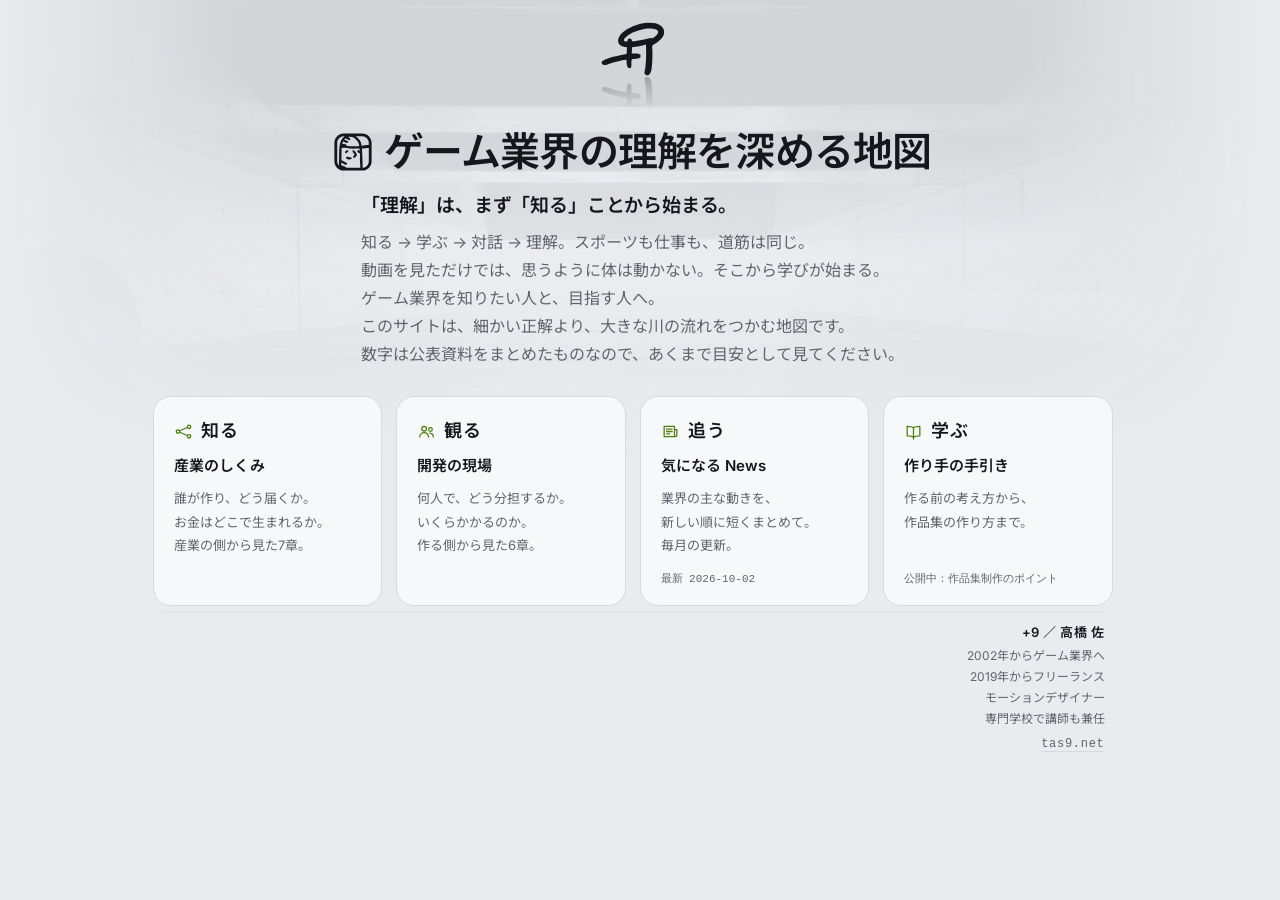
==== index.html @ af6a106f "頭の写真：暗い帯が +9 ロゴの真後ろに来るよう、縦を広く切り出して幅から位置を逆算（スマホは2.5倍） Co-Authored-By: Claude Opus 5.5 <noreply@anthro" ====
<!doctype html>
<html lang="ja">
<head>
<meta charset="utf-8">
<!-- 運用ルールと宿題は CLAUDE.md。事実の原本は「出典」のリンク先（数字を直す時は原典を開いて確かめる） -->
<meta name="viewport" content="width=device-width,initial-scale=1">
<title>ゲーム業界の理解を深める地図</title>
<meta name="description" content="ゲーム業界を、産業と現場の両側から見るための地図。数字は公表資料で確かめ、出典を残しています。">
<meta property="og:type" content="website">
<meta property="og:title" content="ゲーム業界の理解を深める地図">
<meta property="og:description" content="ゲーム業界を、産業と現場の両側から見るための地図。数字は公表資料で確かめ、出典を残しています。">
<meta property="og:url" content="https://notes.tas9.net/">
<meta property="og:site_name" content="ゲーム業界の理解を深める地図">
<meta property="og:locale" content="ja_JP">
<meta property="og:image" content="https://notes.tas9.net/og.png">
<meta property="og:image:width" content="1200">
<meta property="og:image:height" content="630">
<meta property="og:image:alt" content="ゲーム業界の理解を深める地図">
<link rel="canonical" href="https://notes.tas9.net/">
<meta name="twitter:card" content="summary_large_image">
<link rel="icon" href="data:image/svg+xml;utf8,<svg xmlns='http://www.w3.org/2000/svg' viewBox='104 129 105 89'><style>path{fill:%23333}@media (prefers-color-scheme:dark){path{fill:%23f5f5f7}}</style><path d='M176.0366,130.8232c-12.7488,2.0014-26.8024,7.6128-36.4664,15.6061-11.2927,10.4-10.2545,23.0626,7.1971,24.2507-.1219,2.8139-.313,5.8846-.3845,8.7311.098,1.6658.0058,2.6135-1.9803,2.7731-13.8904,2.7385-28.4505,4.9224-38.4208,11.546-.5634.1345-.5432.4985-.7303.8776-.1321.2675-.2402.5534-.2346.8517.1805,9.4435,15.2324.6668,20.8776-.289,6.5802-1.0276,13.6384-3.8511,20.1526-3.8411.1212,5.55.2944,14.6605,5.758,13.9257,3.9485-1.0272,1.507-9.018,2.639-12.9664-1.9142-5.1835,17.9977.4855,14.3948-9.1232-1.9492-3.3911-9.3795-2.2475-14.1548-2.1609.1599-3.5212.3199-7.0434.4798-10.5646,8.7144-.9588,14.6201-1.949,23.0324-4.562.295,11.596.5525,26.7108-1.1542,38.2311-.0275,3.3588-2.2057,6.8232-1.0253,10.0197,5.7303,7.3846,11.2675-2.4999,11.2827-8.2081,1.4005-8.3205,1.4758-17.6229,1.4515-27.0773.6795-4.2975-2.6248-10.9072,2.1598-12.9647,28.8408-14.3216,20.0151-40.3267-14.8742-35.0555ZM191.6307,154.1128c-1.4825.6987-3.4545,2.5314-4.5665,1.4816-.1877-.1772-.4628-.2456-.7176-.2036-6.6749,1.1013-11.6011,3.1055-17.7178,3.8529-4.3312.5755-9.2273,2.0431-13.4649,1.5919-.4554-.5104-.1702-1.961-.4799-2.6411-.9835-1.3435-2.2745-2.5884-4.0782-1.9208-2.2845.19-2.7604,2.7097-3.359,4.8023-15.0419.0143,5.1118-12.4051,8.1573-14.1659,6.9716-3.2369,15.7759-6.2043,24.4709-7.2037,14.1142-.731,26.5272,2.8245,11.7557,14.4062Z'/></svg>">
<meta name="theme-color" content="#f5f5f7" media="(prefers-color-scheme: light)">
<meta name="theme-color" content="#1d1d1f" media="(prefers-color-scheme: dark)">
<link rel="preconnect" href="https://fonts.googleapis.com">
<link rel="preconnect" href="https://fonts.gstatic.com" crossorigin>
<link rel="stylesheet" href="https://fonts.googleapis.com/css2?family=Inter:wght@400;500;600;700&family=Noto+Sans+JP:wght@400;500;600;700&display=swap">
<link rel="stylesheet" href="style.css?v=20261006d">
<script type="application/ld+json">
{
 "@context": "https://schema.org",
 "@type": "WebSite",
 "url": "https://notes.tas9.net/",
 "name": "ゲーム業界の理解を深める地図",
 "description": "ゲーム業界を、産業と現場の両側から見るための地図。数字は公表資料で確かめ、出典を残しています。",
 "inLanguage": "ja",
 "image": "https://notes.tas9.net/og.png",
 "author": {
  "@type": "Person",
  "name": "+9",
  "url": "https://www.tas9.net/"
 },
 "publisher": {
  "@type": "Person",
  "name": "+9",
  "url": "https://www.tas9.net/"
 },
 "datePublished": "2026-09-21",
 "dateModified": "2026-09-23"
}
</script>
</head>
<body class="hub-page">

<div class="hero-bg" aria-hidden="true"><img src="hero.jpg?v=3" alt=""></div>

<div class="wrap">

<header class="hub-hero">
  <span class="logo-wrap">
    <svg class="mark" viewBox="104 129 105 89" role="img" aria-label="+9"><path id="mark-path" fill="currentColor" d="M176.0366,130.8232c-12.7488,2.0014-26.8024,7.6128-36.4664,15.6061-11.2927,10.4-10.2545,23.0626,7.1971,24.2507-.1219,2.8139-.313,5.8846-.3845,8.7311.098,1.6658.0058,2.6135-1.9803,2.7731-13.8904,2.7385-28.4505,4.9224-38.4208,11.546-.5634.1345-.5432.4985-.7303.8776-.1321.2675-.2402.5534-.2346.8517.1805,9.4435,15.2324.6668,20.8776-.289,6.5802-1.0276,13.6384-3.8511,20.1526-3.8411.1212,5.55.2944,14.6605,5.758,13.9257,3.9485-1.0272,1.507-9.018,2.639-12.9664-1.9142-5.1835,17.9977.4855,14.3948-9.1232-1.9492-3.3911-9.3795-2.2475-14.1548-2.1609.1599-3.5212.3199-7.0434.4798-10.5646,8.7144-.9588,14.6201-1.949,23.0324-4.562.295,11.596.5525,26.7108-1.1542,38.2311-.0275,3.3588-2.2057,6.8232-1.0253,10.0197,5.7303,7.3846,11.2675-2.4999,11.2827-8.2081,1.4005-8.3205,1.4758-17.6229,1.4515-27.0773.6795-4.2975-2.6248-10.9072,2.1598-12.9647,28.8408-14.3216,20.0151-40.3267-14.8742-35.0555ZM191.6307,154.1128c-1.4825.6987-3.4545,2.5314-4.5665,1.4816-.1877-.1772-.4628-.2456-.7176-.2036-6.6749,1.1013-11.6011,3.1055-17.7178,3.8529-4.3312.5755-9.2273,2.0431-13.4649,1.5919-.4554-.5104-.1702-1.961-.4799-2.6411-.9835-1.3435-2.2745-2.5884-4.0782-1.9208-2.2845.19-2.7604,2.7097-3.359,4.8023-15.0419.0143,5.1118-12.4051,8.1573-14.1659,6.9716-3.2369,15.7759-6.2043,24.4709-7.2037,14.1142-.731,26.5272,2.8245,11.7557,14.4062Z"/></svg>
    <svg class="mark mark-mirror" viewBox="104 129 105 89" aria-hidden="true"><use href="#mark-path"/></svg>
  </span>
  <div class="title-row">
    <svg class="chara" viewBox="73 133 94 94" role="img" aria-label="+9"><path fill="currentColor" d="M142.64,133.95h-45.29c-12.9,0-23.4,10.5-23.4,23.4v45.29c0,12.9,10.5,23.4,23.4,23.4h45.29c12.91,0,23.4-10.5,23.4-23.4v-45.29c0-12.9-10.5-23.4-23.4-23.4ZM159.05,157.36v4.97c-.33.01-.66.04-1.01.07-27.22.72-10.09,7.95-21.6-12.24-2.58-3.52-5.97-6.74-9.76-9.21h15.96c9.04,0,16.4,7.36,16.4,16.4ZM103.42,218.32c-3.32-2.83-8.21-3.45-12.24-5.28-.03-1.22-.51-4.96,0-5.52-.85-3.3,9.43,5.86,11.52,4.08,1.68-.04,3.55-2.76,1.92-4.08-.52-1.68-2.7-1.61-3.36-2.4-3.46-.88-5.43-3.7-9.84-4.8.42-9.02.19-18.69.24-28.08-.71-5.09,16.25-.73,19.68-.72,7.08.26,14,.07,21.36,0,5.13-1.36,3.78,2.41,4.08,5.76-.69-.41-3.34-3.05-4.8-1.68-4.28,2.42,1.76,7.35,5.04,7.68.83,7.12-.06,13.79.24,21.12.43,4.78.75,9.7.84,14.65h-34.56c-.02-.23-.05-.48-.12-.73ZM103.56,151.6c-1.39-.61-2.67-1.65-5.04-1.92,2.5-4.57,3.89-2.47,7.44-1.2,8,5.07,11.03-2.64,1.68-5.76,13.64-4.13,26.7,10.16,27.6,20.64.38,3.52-1.11,2.26-3.12,2.64-9.47.02-18.37.23-27.36-.96.04-5.24-7.3-3.83-11.04-5.28.42-2.07,1.24-5.39,2.64-6.48,1.88,2.87,8.55,5.57,11.52,3.12,1.35-3.29-2.19-4.24-4.32-4.8ZM80.95,157.36c0-9.04,7.36-16.4,16.4-16.4h1.99s-.07.06-.1.09c-15.9,10.89-13.03,36.84-13.68,56.88-.27,5.17-.38,10.4-.39,15.67-2.61-2.91-4.22-6.74-4.22-10.94v-45.29ZM143.94,218.98c-.08-9.07-.66-18.21-.68-27.01.03-5.99-.76-11.87-1.06-18.05-.02-2.74-.95-2.96,2.4-2.64,3.95-.2,7.73-.37,11.04-.96,1.13-.16,2.29-.15,3.41-.16v32.48c0,8.61-6.67,15.67-15.1,16.34Z M108.6,177.76c-1.42-4.99-9.21-.66-8.16,3.84,2.14,3.36,7.88-.79,8.16-3.84Z M109.08,192.16c-1.73-.32-3.08-.59-4.8-.48-.92.4-2.29,2.51-.96,3.6,1.93,2.85,13.65,5.46,13.68-.24-1.01-3.18-5.92-1.55-7.92-2.88Z M118.68,176.8c-.22,3.93,3.42,5.88,5.28,9.12-.17,1.25-1.86,2.81-2.64,3.6-1.77,1.06-1.15,3.46,0,4.56,4.24,1.1,8.64-4.57,8.16-8.64-1.89-2.76-6.76-12.35-10.8-8.64Z"/></svg>
    <h1>ゲーム業界の理解を深める地図</h1>
  </div>
  <p class="lead"><strong class="tag">「理解」は、まず「知る」ことから始まる。</strong>知る → 学ぶ → 対話 → 理解。スポーツも仕事も、道筋は同じ。<br>動画を見ただけでは、思うように体は動かない。そこから学びが始まる。<br>ゲーム業界を知りたい人と、目指す人へ。<br>このサイトは、細かい正解より、大きな川の流れをつかむ地図です。<br>数字は公表資料をまとめたものなので、あくまで目安として見てください。</p>
</header>

<div class="hub">
  <a href="industry.html">
    <span class="k"><svg class="ic" viewBox="0 0 24 24" aria-hidden="true"><circle cx="5" cy="12" r="2.2"/><circle cx="19" cy="6" r="2.2"/><circle cx="19" cy="18" r="2.2"/><path d="M7.1 11.1l9.8-4.2M7.1 12.9l9.8 4.2"/></svg>知る</span>
    <b>産業のしくみ</b>
    <span class="d">誰が作り、どう届くか。<br>お金はどこで生まれるか。<br>産業の側から見た7章。</span>
  </a>
  <a href="dev.html">
    <span class="k"><svg class="ic" viewBox="0 0 24 24" aria-hidden="true"><circle cx="9" cy="8.5" r="3"/><path d="M3.5 19a5.5 5.5 0 0111 0"/><circle cx="17" cy="9.5" r="2.3"/><path d="M16.2 14.2a4.6 4.6 0 014.3 4.8"/></svg>観る</span>
    <b>開発の現場</b>
    <span class="d">何人で、どう分担するか。<br>いくらかかるのか。<br>作る側から見た6章。</span>
  </a>
  <a href="news.html">
    <span class="k"><svg class="ic" viewBox="0 0 24 24" aria-hidden="true"><path d="M4 5.5h13v13H4zM17 9.5h3v7a2 2 0 01-2 2M7 9h7M7 12h7M7 15h4"/></svg>追う</span>
    <b>気になる News</b>
    <span class="d">業界の主な動きを、<br>新しい順に短くまとめて。<br>毎月の更新。</span>
    <em id="newsDate"></em>
  </a>
  <a href="learn/portfolio.html">
    <span class="k"><svg class="ic" viewBox="0 0 24 24" aria-hidden="true"><path d="M12 7.5C10.5 6 8.5 5.5 4 5.5v12c4.5 0 6.5.5 8 2 1.5-1.5 3.5-2 8-2v-12c-4.5 0-6.5.5-8 2zM12 7.5v14"/></svg>学ぶ</span>
    <b>作り手の手引き</b>
    <span class="d">作る前の考え方から、<br>作品集の作り方まで。</span>
    <em>公開中：作品集制作のポイント</em>
  </a>
</div>

<footer class="by">
  <p class="who">+9 ／ 高橋 佐</p>
  <p class="bio">2002年からゲーム業界へ</p>
  <p class="bio">2019年からフリーランス</p>
  <p class="bio">モーションデザイナー</p>
  <p class="bio">専門学校で講師も兼任</p>
  <p class="site"><a href="https://www.tas9.net/" target="_blank" rel="noopener">tas9.net</a></p>
</footer>

</div>

<script>(function(){var e=document.getElementById("newsDate");if(!e||!window.fetch)return;fetch("news.html").then(function(r){return r.text();}).then(function(t){var m=t.match(/data-d="(\d{4}-\d{2}-\d{2})"/);if(m){e.textContent="最新 "+m[1];}}).catch(function(){});})();</script>
<script src="common.js?v=20261006d"></script>
</body>
</html>
---- style.css ----
/* ゲーム業界 +9 メモ：共通スタイル（index.html と dev.html で共用）。色の体系・約束は CLAUDE.md */
:root{
  --bg:#e9ebef; --card:#f7f8fa; --ink:#15171c; --sub:#5f656e; --line:#d5d9e0;
  --tonal:#eceef2; --node:#ffffff; --accent:#4f7d12; --accent-soft:#edf5dd;
  --warm:#f1ecdf; --warm-ink:#6a5422; --coin:#9a7413;
  --c-teal:#0e7f8c; --c-blue:#1160c9; --c-violet:#5a6a80; --c-gold:#8f6f10; --c-green:#1a7a56; --c-coral:#c2562a; --c-slate:#5b6472;
  --imp3:#c65312; --imp2:#1160c9; --on-color:#fff; --warn:#a97f00;
  --shadow:0 1px 2px rgba(16,20,28,.05),0 8px 28px rgba(16,20,28,.06);
}
@media (prefers-color-scheme: dark){
  :root:not([data-theme="light"]){
    --bg:#0a0b0d; --card:#14161a; --ink:#e7e9ee; --sub:#8d949f; --line:#282c33;
    --tonal:#1d2127; --node:#181b20; --accent:#d8efb4; --accent-soft:#242e1a;
    --warm:#26211a; --warm-ink:#dcbc80; --coin:#e0c15f;
    --c-teal:#35b7c9; --c-blue:#5ea8ff; --c-violet:#a9b6c9; --c-gold:#e0c15f; --c-green:#8fd4a8; --c-coral:#ff8a4d; --c-slate:#7f8794;
    --imp3:#ff8a4d; --imp2:#5ea8ff; --on-color:#0a0b0d; --warn:#e8c25c;
    --shadow:0 1px 0 rgba(255,255,255,.03),0 18px 50px rgba(0,0,0,.5);
  }
}
:root[data-theme="dark"]{
    --bg:#0a0b0d; --card:#14161a; --ink:#e7e9ee; --sub:#8d949f; --line:#282c33;
    --tonal:#1d2127; --node:#181b20; --accent:#d8efb4; --accent-soft:#242e1a;
    --warm:#26211a; --warm-ink:#dcbc80; --coin:#e0c15f;
    --c-teal:#35b7c9; --c-blue:#5ea8ff; --c-violet:#a9b6c9; --c-gold:#e0c15f; --c-green:#8fd4a8; --c-coral:#ff8a4d; --c-slate:#7f8794;
    --imp3:#ff8a4d; --imp2:#5ea8ff; --on-color:#0a0b0d; --warn:#e8c25c;
    --shadow:0 1px 0 rgba(255,255,255,.03),0 18px 50px rgba(0,0,0,.5);
}
*{box-sizing:border-box}
:root{--mono:ui-monospace,SFMono-Regular,"SF Mono",Menlo,Consolas,"Liberation Mono",monospace}
/* 色の使い方：章は全部同じ1色（--accent）。色で意味を持たせるのは図の区分だけ（--c-* の寒色の段階＋暖色2つ） */
:root{--ac:var(--accent)}
section.ch,.chapters li{--ac:var(--accent);--ac-soft:color-mix(in srgb,var(--ac) 13%,var(--card))}
#terms,#src{--ac:var(--sub)}
#terms{display:none}
html{-webkit-text-size-adjust:100%;scroll-behavior:smooth;scrollbar-gutter:stable}
body{margin:0;background:var(--bg);color:var(--ink);
  font-family:"Inter","Noto Sans JP",-apple-system,BlinkMacSystemFont,"Helvetica Neue",
    "Hiragino Sans","Hiragino Kaku Gothic ProN","Yu Gothic UI",Meiryo,sans-serif;
  font-size:16px;line-height:1.75;padding:16px;
  -webkit-font-smoothing:antialiased;-moz-osx-font-smoothing:grayscale}
.wrap{max-width:960px;margin:12px auto 4px}
p{margin:0;text-wrap:pretty}
a{color:inherit}
.nw{white-space:nowrap}

/* アイコン（線画・1.6px）。色は置かれた場所の文字色に従う */
.ic{width:22px;height:22px;flex:none;fill:none;stroke:currentColor;stroke-width:1.6;stroke-linecap:round;stroke-linejoin:round}
.ico{display:flex;flex:none;width:38px;height:38px;border-radius:11px;background:var(--ac-soft);color:var(--ac);align-items:center;justify-content:center}

/* 見出しまわり */
header.top{padding:76px 8px 0}
.eyebrow{display:flex;align-items:center;gap:8px;font-size:18px;letter-spacing:.08em;color:var(--sub);font-weight:600}
.eyebrow .ic{width:19px;height:19px;color:var(--ac)}
h1{font-size:clamp(28px,3.6vw,40px);line-height:1.18;letter-spacing:-.02em;font-weight:600;margin:12px 0 0}
.lead{margin-top:16px;font-size:15px;line-height:1.8;color:var(--sub);max-width:44em;text-wrap:pretty}
.meta{margin-top:12px;font-size:13px;color:var(--sub)}

/* 入口：7章を小さな札で横一列（場所を取らない） */
.chapters{list-style:none;margin:34px 0 0;padding:0;display:flex;flex-wrap:wrap;gap:8px}
.chapters a{display:flex;align-items:center;gap:8px;background:var(--card);border-radius:12px;padding:6px 12px 6px 7px;text-decoration:none;box-shadow:var(--shadow);transition:transform .15s}
.chapters a:hover{transform:translateY(-2px)}
.chapters .ico{width:26px;height:26px;border-radius:8px}
.chapters .ico .ic{width:14px;height:14px}
.chapters .tt{display:flex;align-items:baseline;gap:6px}
.chapters .n{font-family:var(--mono);font-size:11px;letter-spacing:.06em;color:var(--sub);font-weight:600;font-variant-numeric:tabular-nums}
.chapters b{font-size:14px;font-weight:600;line-height:1.3}

/* 目次（入口カードが画面から消えたら上に出る） */
nav.toc{position:fixed;left:0;right:0;top:0;z-index:5;padding:10px 16px;transform:translateY(-100%);transition:transform .2s;
  background:color-mix(in srgb,var(--bg) 82%,transparent);-webkit-backdrop-filter:blur(14px);backdrop-filter:blur(14px)}
nav.toc.show{transform:none}
nav.toc ul{position:relative;display:flex;gap:8px;max-width:960px;margin:0 auto;padding:0;list-style:none;overflow-x:auto;scrollbar-width:none}
.toc-pages{display:flex;align-items:center;gap:6px;max-width:960px;margin:0 auto 8px;padding-bottom:8px;
  border-bottom:1px solid color-mix(in srgb,var(--line) 70%,transparent);overflow-x:auto;scrollbar-width:none}
.toc-pages::-webkit-scrollbar{display:none}
.toc-pages a{display:flex;align-items:center;flex:none;padding:5px 13px;border-radius:980px;border:1px solid var(--line);
  color:var(--sub);text-decoration:none;font-size:13px;line-height:1.45;white-space:nowrap;
  transition:color .2s,border-color .2s,background-color .2s}
.toc-pages a:hover{color:var(--ink);border-color:var(--sub)}
.toc-pages a[aria-current="page"]{background:var(--tonal);color:var(--ink);font-weight:500;border-color:transparent}
.toc-pages .home{padding:4px 11px;color:var(--ink);border-color:transparent}
.toc-pages .home:hover{border-color:var(--line)}
.toc-pages .home svg{display:block;width:auto;height:18px;fill:currentColor}
nav.toc ul::-webkit-scrollbar{display:none}
nav.toc a{display:block;padding:6px 14px;border-radius:980px;background:var(--card);text-decoration:none;font-size:13px;font-weight:500;white-space:nowrap}
nav.toc a .n{font-family:var(--mono);color:var(--sub);font-variant-numeric:tabular-nums;margin-right:.5em}

/* 章カード */
section.ch{background:var(--card);border:1px solid color-mix(in srgb,var(--line) 55%,transparent);border-radius:24px;box-shadow:var(--shadow);padding:46px 40px 40px;margin-top:24px;scroll-margin-top:112px}
.ch-head{display:flex;align-items:center;gap:10px;flex-wrap:wrap}
.ch-head .ico{width:34px;height:34px;border-radius:10px;margin-right:2px}
.ch-head .ic{width:20px;height:20px}
.ch-no{font-family:var(--mono);font-size:12px;letter-spacing:.1em;color:var(--sub);font-weight:600;font-variant-numeric:tabular-nums}
h2{font-size:29px;line-height:1.3;font-weight:600;margin:14px 0 0;letter-spacing:-.015em}
.sub{margin-top:12px;color:var(--sub);font-size:15px;line-height:1.7}
.fig{margin-top:24px}
.fig-title{display:flex;align-items:center;flex-wrap:wrap;gap:4px 8px;margin:26px 0 12px;font-size:13px;font-weight:600}
.fig-title small{font-weight:400;color:var(--sub);font-size:12px}
.fig-note{margin-top:10px;font-size:12px;color:var(--sub);line-height:1.7}
.fig-hint{display:none;margin-top:8px;font-size:11px;color:var(--sub)}   /* スマホで横スクロールする図の案内 */

/* ノードと矢印（PC＝横並び／スマホ＝縦積み） */
.flow{display:flex;align-items:stretch}
.node{flex:1 1 0;min-width:0;background:var(--node);border:1px solid var(--line);border-radius:16px;padding:14px 16px}
.node h3{margin:10px 0 0;font-size:16px;font-weight:600;color:var(--ac)}
.node p{margin-top:4px;font-size:13px;line-height:1.6}
.node .to{margin-top:8px;font-size:11px;color:var(--sub)}
.arr{position:relative;flex:none;width:64px;display:flex;align-items:center;justify-content:center;font-size:11px;color:var(--sub);text-align:center;line-height:1.35}
.arr::before{content:"";position:absolute;left:6px;right:11px;top:50%;height:1.5px;background:var(--ac)}
.arr::after{content:"";position:absolute;right:5px;top:50%;transform:translateY(-50%);
  border-left:7px solid var(--ac);border-top:4px solid transparent;border-bottom:4px solid transparent}
.arr span{position:relative;top:-13px}
/* 01章：上流→下流の流れ図（ゲームは上から下へ、お金は下から上へ）。箱は button＝押すと説明が出る */
.chain{display:grid;grid-template-columns:30px minmax(0,1fr);gap:0 14px}
.rail{position:relative;display:flex;align-items:center;justify-content:center}
.rail::before{content:"";position:absolute;left:50%;top:10px;bottom:6px;width:2px;margin-left:-1px;background:var(--warm-ink);opacity:.5}
.rail::after{content:"";position:absolute;left:50%;top:2px;transform:translateX(-50%);border-bottom:9px solid var(--warm-ink);border-left:5px solid transparent;border-right:5px solid transparent}
.rail span{position:relative;z-index:1;writing-mode:vertical-rl;background:var(--card);padding:10px 0;font-size:11px;font-weight:600;letter-spacing:.14em;color:var(--warm-ink)}
.rail span .ic{width:18px;height:18px;margin-bottom:6px;stroke-width:1.8;color:var(--coin)}
.stage,.down{display:grid;grid-template-columns:72px minmax(0,1.15fr) 36px minmax(0,1fr);align-items:center}
.stage-k{font-size:13px;font-weight:600;line-height:1.4}
.stage .link{height:1.5px;background:var(--line)}
.helpers{display:grid;gap:8px}
.down{min-height:44px}
.arr-v{grid-column:2;position:relative;align-self:stretch;display:flex;align-items:center;padding:12px 0 14px calc(50% + 14px);font-size:11px;line-height:1.5;color:var(--sub)}
.arr-v small{display:block;font-size:10px}
.arr-v::before{content:"";position:absolute;left:50%;top:5px;bottom:10px;width:1.5px;background:var(--ac)}
.arr-v::after{content:"";position:absolute;left:50%;bottom:3px;transform:translateX(-3.25px);border-top:7px solid var(--ac);border-left:4px solid transparent;border-right:4px solid transparent}
button.node{font:inherit;color:inherit;text-align:left;width:100%;cursor:pointer;position:relative;display:grid;grid-template-columns:38px minmax(0,1fr);column-gap:14px;align-items:center;padding:13px 36px 13px 16px;
  transition:opacity .2s,border-color .2s,background .2s}
button.node:hover{border-color:var(--ac)}
button.node:focus-visible{outline:2px solid var(--ac);outline-offset:2px}
button.node .tx{display:block;min-width:0}
button.node .nt{display:block;font-size:16px;font-weight:600;line-height:1.4;color:var(--ac)}
button.node .nt small{font-size:12px;font-weight:500;color:var(--sub);margin-left:1px}
button.node .nd{display:block;margin-top:1px;font-size:13px;line-height:1.55}
button.node .rel{display:block;margin-top:3px;font-size:11px;color:var(--sub)}
button.node .more{position:absolute;top:50%;right:12px;transform:translateY(-50%);width:18px;height:18px;border-radius:50%;border:1px solid var(--sub);color:var(--sub);font-size:12px;line-height:1;display:flex;align-items:center;justify-content:center}
/* 主役の箱は段の高さいっぱいに伸ばす＝縦の矢印が箱から箱へつながって見える */
.stage>button.node{align-self:stretch}
button.node.sub{grid-template-columns:32px minmax(0,1fr);column-gap:12px;padding:10px 34px 10px 12px;background:var(--tonal);border-color:transparent}
button.node.sub:hover{border-color:var(--ac)}
button.node.sub .ico{width:32px;height:32px;border-radius:9px;background:var(--card);color:var(--ink)}
button.node.sub .ic{width:18px;height:18px}
button.node.sub .nt{font-size:14px;color:var(--ink)}
button.node.sub .nd{font-size:12px}

/* 工程 */
.steps .node{padding:12px 13px}
.steps .node h3{font-size:15px;margin-top:8px}
.steps .node h3 .n{display:block;font-size:11px;letter-spacing:.1em;color:var(--sub);font-variant-numeric:tabular-nums}
.steps .arr{width:28px}
.steps .arr::before{left:4px;right:9px}
.steps .node .q{font-weight:500}
.steps .node .out{color:var(--sub)}
/* 05 から 01 へ戻る矢印（下をくぐる） */
.loop{position:relative;height:30px;margin:4px 9% 14px;border:1.5px solid var(--ac);border-top:0;border-radius:0 0 16px 16px}
.loop::before{content:"";position:absolute;left:-4.75px;top:-4px;border-bottom:7px solid var(--ac);border-left:4px solid transparent;border-right:4px solid transparent}
.loop span{position:absolute;left:50%;bottom:-10px;transform:translateX(-50%);background:var(--card);padding:0 12px;font-size:12px;color:var(--sub);white-space:nowrap}
.pair{display:grid;grid-template-columns:1fr 1fr;gap:14px;margin-top:22px}
.box{display:flex;gap:14px;background:var(--tonal);border-radius:16px;padding:16px 18px}
.box .ico{background:var(--card);color:var(--ink)}
.box h3{margin:0;font-size:15px;font-weight:600}
.box p{margin-top:4px;font-size:13px;line-height:1.7}

/* 要点（各章の一言。ここだけ拾い読みしても通じるように） */
.point{display:flex;gap:14px;align-items:baseline;margin-top:26px;background:var(--ac-soft);border-radius:16px;padding:16px 20px;font-size:15px;font-weight:500}
.point::before{content:"POINT";flex:none;font-size:10px;letter-spacing:.14em;font-weight:700;color:var(--ac)}

/* お金の2つの道 */
/* お金が入る2つの道：見出しを大きく、中の手順は小さく（何の話かが先に目に入るように） */
.ways{display:grid;grid-template-columns:1fr 1fr;gap:14px}
.way{background:var(--node);border:1px solid var(--line);border-radius:20px;padding:18px 20px 16px}
.way-h b{display:block;font-size:18px;font-weight:600;line-height:1.4}
.way-h small{display:block;margin-top:2px;font-size:12px;color:var(--sub)}
.mini{list-style:none;margin:14px 0 0;padding:0}
.mini li{position:relative;display:grid;grid-template-columns:28px minmax(0,1fr);column-gap:10px;align-items:start;font-size:13px;font-weight:500;line-height:1.5}
.mini li+li{margin-top:18px}
.mini li+li::before{content:"";position:absolute;left:13.25px;top:-17px;height:10px;border-left:1.5px solid var(--ac)}
.mini li+li::after{content:"";position:absolute;left:10.5px;top:-7px;border-top:6px solid var(--ac);border-left:3.5px solid transparent;border-right:3.5px solid transparent}
.mini li>span:last-child{padding-top:3px}
.mini small{display:block;font-weight:400;font-size:12px;color:var(--sub);line-height:1.5}
.mini .ico{width:28px;height:28px;border-radius:8px}
.mini .ic{width:16px;height:16px}
.way-p{margin-top:14px;padding-top:12px;border-top:1px solid var(--line);font-size:13px;font-weight:600;line-height:1.6}
/* 章の中の小見出し（この下の図は①の話、と先に言う） */
.grp-h{margin-top:30px;padding-top:22px;border-top:1px solid var(--line);font-size:16px;font-weight:600;line-height:1.5}
.grp-p{margin-top:6px;font-size:13px;color:var(--sub);line-height:1.7}

/* 資金のカーブ（模式図）。線は SVG、文字は HTML を重ねる＝縮んでも文字が小さくならない */
.jc{position:relative;height:230px;border:1px solid var(--line);border-radius:16px;background:var(--node);overflow:hidden}
.jc svg{position:absolute;inset:0;width:100%;height:100%;display:block}
.jc .zero{stroke:var(--sub);stroke-width:1;stroke-dasharray:3 4;vector-effect:non-scaling-stroke}
.jc .launch{stroke:var(--ink);stroke-width:1;stroke-dasharray:2 4;vector-effect:non-scaling-stroke}
.jc .neg{fill:var(--warm)}
.jc .pos{fill:var(--ac-soft)}
.jc .curve{fill:none;stroke:var(--ac);stroke-width:2.5;stroke-linecap:round;vector-effect:non-scaling-stroke}
.jc .lb{position:absolute;font-size:12px;line-height:1.35;white-space:nowrap;color:var(--ink)}
.jc .lb.c{transform:translate(-50%,-50%)}
.jc .lb.s{color:var(--sub);font-size:11px}
.jc .lb b{font-weight:600}
.jc .dot{position:absolute;width:9px;height:9px;border-radius:50%;background:var(--card);border:2.5px solid var(--ac);transform:translate(-50%,-50%)}
.jc .chip{background:var(--ink);color:var(--card);border-radius:980px;padding:1px 9px;font-size:11px;font-weight:600}

/* 架空の計算例 */
.calc{margin-top:22px;background:var(--warm);border-radius:16px;padding:18px 20px}
/* 固定費の概算（畳んである）。左＝出典つきの単価、右＝仮定を置いた計算 */
.cost{display:grid;grid-template-columns:1fr 1fr;gap:14px;margin-top:12px}
.cost>div{background:var(--tonal);border-radius:16px;padding:14px 16px 12px}
.cost h4{margin:0 0 6px;font-size:13px;font-weight:600}
.cost h4 small{display:block;font-weight:400;font-size:11px;color:var(--sub);margin-top:1px}
.cost ul{list-style:none;margin:0;padding:0}
.cost li{padding:7px 0;border-top:1px solid var(--line);font-size:13px;line-height:1.5}
.cost li b{font-weight:600}
.cost li small{display:block;font-size:11px;color:var(--sub);line-height:1.5}
.cost-sum{margin-top:10px;padding-top:10px;border-top:1px solid var(--line);font-size:14px;font-weight:600;line-height:1.6}
.cost-sum span{color:var(--ac)}
.cost-note{margin-top:8px;font-size:12px;color:var(--sub);line-height:1.6}
/* 収支カーブと計算機の横並び。箱は同じ高さに伸びる */
.duo{display:grid;grid-template-columns:1fr 1fr;gap:0 16px;align-items:stretch}
.duo-col{display:flex;flex-direction:column;min-width:0}
.duo .jc,.duo .calc{flex:1 1 auto;margin-top:0}
.duo .jc{height:auto;min-height:230px}
.duo .jc .lb{font-size:11px}
.duo .jc .lb.s{font-size:10px}
.duo .calc-grid{gap:12px 18px}
.calc-grid{display:grid;grid-template-columns:1fr 1fr;gap:14px 28px;margin-top:14px}
.calc label{display:block;font-size:12px;color:var(--warm-ink)}
.calc output{display:block;font-size:20px;font-weight:600;font-variant-numeric:tabular-nums;line-height:1.3}
.calc input[type=range]{width:100%;margin:8px 0 0;accent-color:var(--warm-ink)}
.calc .result{margin-top:16px;padding-top:14px;border-top:1px solid color-mix(in srgb,var(--warm-ink) 25%,transparent);
  display:flex;align-items:baseline;gap:12px;flex-wrap:wrap}
.calc .result .eq{font-size:13px;color:var(--warm-ink);font-variant-numeric:tabular-nums}
.calc .result .ans{font-size:30px;font-weight:700;font-variant-numeric:tabular-nums;line-height:1.2}
.meter{margin-top:12px;height:14px;border-radius:7px;background:color-mix(in srgb,var(--warm-ink) 16%,transparent);overflow:hidden}
.meter i{display:block;height:100%;width:25%;border-radius:7px;background:var(--warm-ink);transition:width .15s}
.meter-scale{display:flex;justify-content:space-between;margin-top:4px;font-size:11px;color:var(--warm-ink);font-variant-numeric:tabular-nums}
.calc .note{margin-top:10px;font-size:12px;line-height:1.7;color:var(--warm-ink)}

/* 層で見る年表（帯は「その遊び場が加わった」目印から現在まで） */
.bands{position:relative;padding:26px 0 4px}
.bands .tick{position:absolute;top:0;bottom:0;width:0;border-left:1px solid var(--line)}
.bands .tick i{position:absolute;top:0;left:5px;font-style:normal;font-size:11px;color:var(--sub);font-variant-numeric:tabular-nums;line-height:1.4}
.bands .now{position:absolute;top:0;right:0;font-size:11px;color:var(--sub);line-height:1.4}
.band-row{position:relative;height:36px;margin-top:10px}
.lg{display:inline-block;width:9px;height:9px;border-radius:50%;vertical-align:-1px;margin:0 3px 0 6px;box-shadow:0 0 0 2px var(--card)}
.lg.i3{background:var(--imp3);width:11px;height:11px}.lg.i2{background:var(--imp2)}.lg.i1{background:var(--card);box-shadow:0 0 0 2px var(--ink);width:7px;height:7px}
.lg.warn{width:12px;height:11px;border-radius:0;box-shadow:none;background:var(--warn);clip-path:polygon(50% 0,100% 100%,0 100%)}
.band{position:absolute;top:0;bottom:0;right:0;border-radius:10px 4px 4px 10px;display:flex;align-items:center;gap:8px;padding:0 12px;
  font-size:12px;white-space:nowrap;overflow:visible}
/* 帯の上の印（押すと注釈）。先頭＝その遊び場が加わった節目、途中＝大きな出来事 */
.band .ev{flex:none;position:relative;width:20px;height:20px;margin:0 -4px 0 -6px;padding:0;border:0;background:transparent;cursor:pointer}
/* 印の色＝衝撃の大きさ：i3 大（橙赤・大きめ）／i2 中（青）／i1 小（白抜き・小さめ）。色弱でも見分けられるよう、色相だけでなく明るさと大きさも変える */
.band .ev::before{content:"";position:absolute;left:50%;top:50%;width:9px;height:9px;border-radius:50%;background:var(--ic);box-shadow:0 0 0 2px var(--card);transform:translate(-50%,-50%)}
.band .ev.i3{--ic:var(--imp3)}.band .ev.i3::before{width:13px;height:13px}
.band .ev.i2{--ic:var(--imp2)}
.band .ev.i1{--ic:var(--card)}.band .ev.i1::before{box-shadow:0 0 0 2px var(--ink);width:7px;height:7px}
.band .ev.at{position:absolute;top:50%;margin:0;transform:translate(-50%,-50%)}
/* 帯をまたぐ出来事（Switch＝家庭用と携帯機の両方）は、2本の帯にかかる縦バー */
.band .ev.bar{top:0;height:82px;transform:translateX(-50%);z-index:2}
.band .ev.bar::before{top:0;width:8px;height:82px;border-radius:4px;transform:translateX(-50%);background:var(--ic)}
.band .ev:hover::before,.band .ev:focus-visible::before{background:var(--ink);box-shadow:0 0 0 2px var(--card)}
/* 注意の印：黄色の三角に「！」（伸びの鈍化など）。丸の印とは形で見分ける */
.band .ev.warn{--ic:var(--warn)}
.band .ev.warn::before{width:17px;height:15px;border-radius:0;box-shadow:none;clip-path:polygon(50% 0,100% 100%,0 100%);transform:translate(-50%,-56%)}
.band .ev.warn::after{content:"!";position:absolute;left:50%;top:50%;transform:translate(-50%,-36%);font-size:10px;font-weight:800;line-height:1;color:#1d1d1f;pointer-events:none}
.band .ev:focus-visible{outline:2px solid var(--bc);outline-offset:2px}
.band b{font-weight:600;font-size:13px}
.band span,.pre span{color:var(--sub);font-variant-numeric:tabular-nums}
.band{--bc:var(--ac)}
.band.l0{--bc:var(--ink);background:var(--tonal)}
.band.l1{--bc:var(--c-coral)}
.band.l2{--bc:var(--c-teal)}
.band.l3{--bc:var(--c-green)}
.band.l5{--bc:var(--c-blue)}
.band.l4{--bc:var(--c-violet)}
.band.l1,.band.l2,.band.l3,.band.l4,.band.l5{background:color-mix(in srgb,var(--bc) 16%,var(--card))}
/* 日本の勢い：橙の濃さ＝勢い（印の「大」と同じ橙）。1980〜90年代が濃く、2000年代に薄れ、2010年代後半から戻す（見方） */
.band.heat{--bc:var(--imp3);background:linear-gradient(90deg,color-mix(in srgb,var(--imp3) 4%,var(--card)) 0%,color-mix(in srgb,var(--imp3) 70%,var(--card)) 20%,var(--imp3) 34%,color-mix(in srgb,var(--imp3) 95%,var(--card)) 48%,color-mix(in srgb,var(--imp3) 40%,var(--card)) 56%,color-mix(in srgb,var(--imp3) 8%,var(--card)) 66%,color-mix(in srgb,var(--imp3) 8%,var(--card)) 74%,color-mix(in srgb,var(--imp3) 45%,var(--card)) 82%,color-mix(in srgb,var(--imp3) 90%,var(--card)) 100%)}
.band-row.heat-row{margin-top:14px}
.band.heat .hl{position:absolute;top:50%;transform:translateY(-50%);font-size:11px;font-weight:600;color:var(--ink);white-space:nowrap;text-shadow:0 0 6px var(--card)}
.pre{position:absolute;top:0;bottom:0;display:flex;align-items:center;justify-content:flex-end;gap:8px;padding-right:10px;font-size:12px;white-space:nowrap;left:0}
.pre b{font-weight:600;font-size:13px}

/* 表（文字の年表・開いて読む） */
details.more{margin-top:16px}
details.more>summary{cursor:pointer;list-style:none;font-size:13px;color:var(--sub);display:inline-flex;align-items:center;gap:6px}
details.more>summary::-webkit-details-marker{display:none}
details.more>summary::before{content:"＋"}
details.more[open]>summary::before{content:"－"}
.tbl{margin-top:12px;border-top:1px solid var(--line)}
.row{display:grid;grid-template-columns:96px 1fr 1fr;gap:6px 20px;padding:12px 0;border-bottom:1px solid var(--line);font-size:14px;line-height:1.65}
.row.head{font-size:12px;color:var(--sub);font-weight:600;letter-spacing:.06em;padding:9px 0}
.row .era{font-weight:600;font-variant-numeric:tabular-nums}
.row .view{color:var(--sub)}

/* 数字の絵 */
.bigstat{margin-top:24px;background:var(--node);border:1px solid var(--line);border-radius:20px;padding:20px 22px}
/* 06章：世界の需要／日本の市場を同じ形で横並び。日本側の下に「目安」を2つ */
.duo.mk{margin-top:20px;gap:16px;align-items:start}
.duo.mk .bigstat{margin-top:0}
.extra{margin-top:16px;padding-top:12px;border-top:1px dashed var(--line)}
.extra-h{font-size:12px;font-weight:600;color:var(--sub)}
.extra .row{display:flex;gap:14px;align-items:center;padding:10px 0 2px}
.extra .row>div{min-width:0}
.extra .stat-num{font-size:20px}
.extra .pic{flex:none;color:var(--c-green)}.extra .pic .ic{width:40px;height:40px;stroke-width:1.1}
.extra .growth{flex:none;height:56px}.extra .growth .g1 i{height:22px}.extra .growth .g2 i{height:42px}
.bigstat-top{display:flex;align-items:flex-end;justify-content:space-between;gap:8px 20px;flex-wrap:wrap}
.stat-k{font-size:13px;font-weight:600;color:var(--ac)}
.stat-what{margin-top:6px;font-size:12px;color:var(--sub);line-height:1.5}
.stat-num{font-size:30px;font-weight:700;line-height:1.25;font-variant-numeric:tabular-nums;letter-spacing:.01em}
.stat-src{margin-top:4px;font-size:11px;color:var(--sub);line-height:1.5}
.growth{display:flex;align-items:flex-end;gap:10px;height:84px}
.growth div{display:flex;flex-direction:column;align-items:center;justify-content:flex-end;gap:4px;height:100%;font-size:10px;color:var(--sub);white-space:nowrap}
.growth i{display:block;width:26px;border-radius:6px 6px 2px 2px}
.growth .g1 i{height:32px;background:color-mix(in srgb,var(--ac) 40%,var(--node))}
.growth .g2 i{height:61px;background:var(--ac)}

/* 3つの見方 */

/* 問い（開くと回答例） */
details.ask{margin-top:14px;border:1px solid var(--line);border-radius:14px;padding:0 18px}
details.ask summary{cursor:pointer;list-style:none;padding:13px 0;font-weight:500;display:flex;gap:10px;align-items:flex-start}
details.ask summary::-webkit-details-marker{display:none}
details.ask summary::before{content:"Q";flex:none;width:22px;height:22px;border-radius:50%;background:var(--ink);color:var(--card);
  font-size:11px;font-weight:700;display:flex;align-items:center;justify-content:center;margin-top:2px}
details.ask summary::after{content:"＋";margin-left:auto;color:var(--sub);flex:none}
details.ask[open] summary::after{content:"－"}
details.ask .a{padding:0 0 15px 32px;font-size:14px;color:var(--sub)}

/* 現場メモ（本人が書く欄） */
.memo{display:flex;gap:12px;align-items:baseline;margin-top:16px;background:var(--tonal);border-left:2px solid var(--line);border-radius:4px 14px 14px 4px;padding:13px 18px}
.memo-k{flex:none;font-size:12px;font-weight:600;color:var(--sub);white-space:nowrap}
.memo p{font-size:13px;color:var(--sub);line-height:1.7}

.srcline{margin-top:16px;font-size:12px;color:var(--sub)}

/* 会社のタイプ切り替え（01章の相関図を塗り分ける） */
.types-row{display:flex;align-items:center;justify-content:space-between;gap:8px 16px;flex-wrap:wrap;margin:0 0 10px}
.types{display:flex;gap:8px;min-width:0;margin:0;padding:0;list-style:none;overflow-x:auto;scrollbar-width:none}
.types::-webkit-scrollbar{display:none}
.types button{font:inherit;font-size:13px;font-weight:500;color:var(--ink);background:var(--tonal);border:0;border-radius:980px;padding:7px 14px;white-space:nowrap;cursor:pointer}
.types button[aria-pressed="true"]{background:var(--ink);color:var(--card)}
.type-cap{min-height:1.7em;margin:0 0 16px;font-size:13px;color:var(--sub);line-height:1.7}
.chain.typed .node:not(.on){opacity:.4}
.chain.typed .arr-v,.chain.typed .link,.chain.typed .rail{opacity:.4}
.chain .node.on{border-color:var(--ac);background:var(--ac-soft)}
.chain .node.on .ico{background:var(--card)}
.chain .node.on::after{content:var(--badge);position:absolute;top:-10px;right:12px;height:20px;padding:0 9px;border-radius:980px;
  background:var(--ac);color:var(--card);font-size:10px;font-weight:700;letter-spacing:.04em;display:flex;align-items:center;white-space:nowrap}

/* 言葉を4つの軸に分ける */
.axes{margin-top:24px;border-top:1px solid var(--line)}
.axis{display:grid;grid-template-columns:150px minmax(0,1fr) minmax(0,1fr);gap:8px 20px;align-items:center;padding:14px 0;border-bottom:1px solid var(--line)}
.axis-k{display:flex;align-items:center;gap:10px;font-size:14px;font-weight:600}
.axis-k .ico{width:32px;height:32px;border-radius:9px}
.axis-k .ic{width:18px;height:18px}
.chips{display:flex;flex-wrap:wrap;gap:6px;margin:0;padding:0;list-style:none}
.chips li{background:var(--tonal);border-radius:8px;padding:4px 10px;font-size:13px;font-weight:500;line-height:1.5}
.chips li small{font-weight:400;color:var(--sub);font-size:11px;margin-left:4px}
.axis-w{font-size:12px;color:var(--sub);line-height:1.6;padding-left:22px;position:relative}
.axis-w::before{content:"!";position:absolute;left:0;top:1px;width:15px;height:15px;border-radius:50%;border:1px solid var(--sub);font-size:10px;font-weight:700;display:flex;align-items:center;justify-content:center}

/* 売り方カード（小さな曲線＝いつお金が入るか） */
.models{display:grid;grid-template-columns:repeat(4,minmax(0,1fr));gap:12px}
.model{background:var(--node);border:1px solid var(--line);border-radius:16px;padding:14px 14px 13px}
.model h3{margin:0;font-size:15px;font-weight:600;word-break:auto-phrase}
.model h3 small{font-size:11px;font-weight:500;color:var(--sub)}
.model svg{display:block;width:100%;height:52px;margin:10px 0 8px}
.model .area{fill:var(--ac-soft)}
.model .ln{fill:none;stroke:var(--ac);stroke-width:2;stroke-linecap:round;stroke-linejoin:round;vector-effect:non-scaling-stroke}
.model .base{stroke:var(--line);stroke-width:1;vector-effect:non-scaling-stroke}
.model .rel{stroke:var(--sub);stroke-width:1;stroke-dasharray:2 3;vector-effect:non-scaling-stroke}
.model .m{font-size:12px;font-weight:600;color:var(--ac);line-height:1.5;word-break:auto-phrase}
.model p{margin-top:2px;font-size:12px;color:var(--sub);line-height:1.6;text-wrap:balance;word-break:auto-phrase}
/* 「図の読み方」の札：章の色を薄く敷いて、売り方の札とは別物だと分かるように */
.model.key{background:var(--ac-soft);border-color:transparent;display:flex;flex-direction:column;justify-content:center;font-size:12px;color:var(--ink);line-height:1.7}
.model.key b{color:var(--ac);font-weight:600;font-size:13px}
/* 「基本無料」の仕組み：①ただではない → ②毎月の支出 → ③続ける工夫（PC は横に3枚、スマホは縦） */
.f2p{display:grid;grid-template-columns:minmax(0,1fr) 28px minmax(0,1fr) 28px minmax(0,1fr);align-items:stretch}
.f2p .step{background:var(--tonal);border-radius:16px;padding:14px 16px 13px;display:flex;flex-direction:column}
.f2p .n{display:inline-flex;width:22px;height:22px;border-radius:50%;background:var(--ink);color:var(--card);font-size:11px;font-weight:700;align-items:center;justify-content:center;margin-bottom:8px}
.f2p .step b{display:block;font-size:14px;font-weight:600;line-height:1.5;margin-bottom:8px}
.f2p .chips li{background:var(--card);font-size:12px;padding:4px 9px}
.f2p .chips li small{display:block;margin:0;font-size:11px;color:var(--sub);line-height:1.4}
.f2p .step p{margin-top:8px;font-size:12px;color:var(--sub);line-height:1.7;text-wrap:balance;word-break:auto-phrase}
.f2p .arr{width:28px}
.f2p .arr::before{left:4px;right:9px}
.free-p{margin-top:14px;font-size:14px;font-weight:600;line-height:1.7}
.ops{display:grid;grid-template-columns:repeat(4,minmax(0,1fr));gap:10px;margin-top:12px}
.ops div{display:flex;align-items:center;gap:10px;background:var(--tonal);border-radius:14px;padding:10px 12px;font-size:13px;font-weight:500;line-height:1.4}
.ops .ico{width:32px;height:32px;border-radius:9px;background:var(--card);color:var(--ink)}
.ops .ic{width:18px;height:18px}

/* 競争の相手が増えた */
.versus{display:grid;grid-template-columns:44px minmax(0,1fr);gap:12px 14px;align-items:center;border:1px solid var(--line);border-radius:20px;padding:16px 18px;background:var(--node)}
.versus .when{font-size:12px;font-weight:600;color:var(--sub);letter-spacing:.06em}
.versus .line{display:flex;flex-wrap:wrap;align-items:center;gap:6px}
.vs-chip{border-radius:8px;padding:5px 11px;font-size:13px;font-weight:500;line-height:1.5;background:var(--tonal)}
.vs-chip.me{background:var(--c-teal);color:var(--card);font-weight:600}
.vs-chip.add{background:transparent;border:1px dashed var(--sub);color:var(--ink)}
.versus .x{font-size:11px;font-weight:700;color:var(--sub);letter-spacing:.08em;margin:0 4px}
.versus hr{grid-column:1 / -1;width:100%;border:0;border-top:1px solid var(--line);margin:0}
/* いま：右側は2段（1段目＝他社の新作、2段目＝「＋」の札）。左の「自分たちの新作 VS」は右側の高さの中央に */
.versus .line.now{align-items:center;flex-wrap:nowrap}
.versus .line.now .me,.versus .line.now .x{flex:none}
/* いま：自分たち VS 他社 ＋ 右に追加要素（折り返す）。赤青の札は追加要素の高さに対して縦中央 */
.versus .rival{display:flex;align-items:center;gap:8px;flex:1 1 0;min-width:0}
.versus .rival>.vs-chip{flex:none}
.versus .adds{display:flex;flex-wrap:wrap;gap:6px;flex:1 1 0;min-width:0}
/* 様々な課題：1枚の中に3分類。左＝分類名（アイコン＋名前）、右＝項目を2列。--cc＝分類の色 */
.issues{margin-top:14px;background:var(--tonal);border-radius:16px;padding:16px 18px 14px}
.issues h3{margin:0 0 8px;font-size:15px;font-weight:600}
.issues .grp{display:grid;grid-template-columns:164px minmax(0,1fr);gap:0 16px;align-items:center;padding:8px 0;border-top:1px solid var(--line)}
.issues .gl{display:flex;align-items:center;gap:8px;font-size:13px;font-weight:600;line-height:1.4}
.issues .gl .ico{width:30px;height:30px;border-radius:9px;background:color-mix(in srgb,var(--cc) 16%,var(--card));color:var(--cc)}
.issues .gl .ic{width:16px;height:16px}
.issues ul{margin:0;padding:0;list-style:none;font-size:13px;line-height:1.6}
.issues li{position:relative;padding:4px 0 4px 14px}
.issues li::before{content:"";position:absolute;left:0;top:13px;width:5px;height:5px;border-radius:50%;background:var(--cc)}
.issues .g1{--cc:var(--c-blue)}.issues .g2{--cc:var(--c-violet)}.issues .g3{--cc:var(--c-teal)}
.issues .gnote{grid-column:2;margin:2px 0 4px 14px;font-size:12px;color:var(--sub);line-height:1.6}
/* 札の上段＝アイコンと項目名を横並び（見出しはアイコンの右） */

/* 補足（開いて読む） */
details.more .notes{margin:10px 0 0;padding:0 0 0 1.2em;font-size:13px;color:var(--sub);line-height:1.8}

/* 用語集 */
.terms{display:grid;grid-template-columns:1fr 1fr;gap:0 32px;margin:20px 0 0;border-top:1px solid var(--line)}
.terms div{display:grid;grid-template-columns:132px minmax(0,1fr);gap:12px;padding:11px 0;border-bottom:1px solid var(--line);font-size:13px;line-height:1.65}
.terms dt{font-weight:600;font-size:14px}
.terms dt small{display:block;font-weight:400;font-size:11px;color:var(--sub)}
.terms dd{margin:0;color:var(--sub)}

/* 職種マップ：工程 01〜05 の列（上の工程図と同じ列幅）に、主に動く範囲を札で渡す。各工程は2小列＝半歩刻みで始点・終点を置ける。
   --s/--e＝列線（PC）、--sm/--em＝列線（スマホ）、--r＝行。列線は HTML 側で計算済み */
.gantt{margin-top:18px;display:grid;grid-template-columns:repeat(2,minmax(0,1fr)) 28px repeat(2,minmax(0,1fr)) 28px repeat(2,minmax(0,1fr)) 28px repeat(2,minmax(0,1fr)) 28px repeat(2,minmax(0,1fr));gap:5px 0}
.gantt .bar{grid-column:var(--s) / var(--e);grid-row:var(--r);margin:0 2px;background:color-mix(in srgb,var(--gc,var(--sub)) 16%,var(--card));border-left:3px solid var(--gc,var(--sub));border-radius:8px;padding:4px 9px;font-size:12px;font-weight:500;line-height:1.5;white-space:nowrap;overflow:hidden;text-overflow:ellipsis}
.gantt-h{display:none}
.gantt .g-plan{--gc:var(--c-blue)}.gantt .g-art{--gc:var(--c-violet)}.gantt .g-tech{--gc:var(--c-teal)}.gantt .g-qa{--gc:var(--c-gold)}.gantt .g-ops{--gc:var(--c-green)}

/* 売上が利益になるまで（段々に減る。幅はイメージ） */
/* 売値の内訳：1本の棒を左から順に分ける。--cols＝各区分の幅（fr）。棒と説明は同じ列割り */
.price{margin-top:6px}
.plabel{font-size:13px;color:var(--sub);line-height:1.7;margin-bottom:12px}
/* 区分ごとの色（--sc）。棒の中に見出し、下に内訳。色弱でも読めるよう、色だけに頼らず文字を中に入れる */
.price .tax{--sc:var(--c-slate)}.price .dist{--sc:var(--c-blue)}.price .promo{--sc:var(--c-violet)}.price .dev{--sc:var(--c-teal)}.price .profit{--sc:var(--ac)}
.pbar{display:grid;grid-template-columns:var(--cols);gap:3px;min-height:44px}
.pbar i{display:flex;align-items:center;justify-content:center;border-radius:8px;background:var(--sc);color:var(--on-color);font-style:normal;font-size:12px;font-weight:600;line-height:1.3;text-align:center;padding:5px 4px;text-wrap:balance;word-break:auto-phrase}
.pbar .profit{color:#14161a}
.pcap{display:grid;grid-template-columns:var(--cols);gap:3px;margin-top:8px}
.pcap div{min-width:0;padding:0 2px;font-size:12px;line-height:1.5}
.pcap b{position:absolute;width:1px;height:1px;overflow:hidden;clip:rect(0 0 0 0);white-space:nowrap}
.pcap small{display:block;font-size:11px;color:var(--sub);line-height:1.5;word-break:auto-phrase}
.deals{display:grid;grid-template-columns:1fr 1fr;gap:0 28px;margin:10px 0 0;border-top:1px solid var(--line)}
.deals div{padding:9px 0;border-bottom:1px solid var(--line);font-size:12px;line-height:1.6;color:var(--sub)}
.deals b{display:block;font-size:13px;font-weight:600;color:var(--ink)}

/* 年代ごとのキーワード：年表の下に、同じ列割りで */
.kw{position:relative;height:104px;margin-top:14px;padding-top:8px;border-top:1px solid var(--line)}
.kw>div{position:absolute;top:8px;padding:0 6px 0 5px;font-size:11px;line-height:1.55;color:var(--sub)}
.kw b{display:none}
.kw span{display:block;white-space:nowrap}
.shift-p{margin-top:22px;font-size:13px;color:var(--sub);line-height:1.8}
.shift-p b{display:block;font-size:15px;font-weight:600;color:var(--ink);line-height:1.6;margin-bottom:2px}

/* 講師の現場歴（年表に重ねる） */
.band-row.me{margin-top:18px}
.band.lme{background:transparent;border:1.5px dashed var(--sub)}
.band.lme::before{display:none}
.band-row.me .mk{position:absolute;top:50%;width:22px;height:22px;padding:0;border:0;border-radius:50%;background:transparent;transform:translate(-50%,-50%);cursor:pointer}
.band-row.me .mk::before{content:"";position:absolute;left:50%;top:50%;width:11px;height:11px;border-radius:50%;background:var(--ink);transform:translate(-50%,-50%)}
.band-row.me .mk:hover::before,.band-row.me .mk:focus-visible::before{background:var(--ac)}
.band-row.me .mk:focus-visible{outline:2px solid var(--ac);outline-offset:2px}

/* 日本の立ち位置：3つの時期と、強い領域 */
.phases{display:grid;grid-template-columns:repeat(3,minmax(0,1fr));gap:4px}
.phase{background:var(--tonal);padding:12px 22px 13px 26px;clip-path:polygon(0 0,calc(100% - 14px) 0,100% 50%,calc(100% - 14px) 100%,0 100%,14px 50%)}
.phase:first-child{padding-left:16px;border-radius:12px 0 0 12px;clip-path:polygon(0 0,calc(100% - 14px) 0,100% 50%,calc(100% - 14px) 100%,0 100%)}
.phase.now{background:var(--ac-soft)}
.phase b{display:block;font-size:12px;font-weight:600;color:var(--sub);font-variant-numeric:tabular-nums}
.phase span{display:block;font-size:14px;font-weight:600;line-height:1.45}
/* 強いと言われる領域：1枚の比較フィールド（中を縦線で2列に分ける） */
.board{display:grid;grid-template-columns:1fr 1fr;gap:0;margin-top:14px;background:var(--node);border:1px solid var(--line);border-radius:16px;overflow:hidden}
.side{padding:16px 18px;min-width:0}
.side.other{border-left:1px solid var(--line)}
.side h3{display:flex;align-items:center;gap:8px;margin:0 0 10px;font-size:14px;font-weight:600}
.side h3::before{content:"";width:10px;height:10px;border-radius:50%;background:var(--c-teal)}
.side.other h3::before{background:var(--ink)}
.side p{margin-top:10px;font-size:12px;color:var(--sub);line-height:1.7}

/* 事実の図：働く人の内訳・市場の推移・国内の遊ぶ人 */
.people{margin-top:26px;background:var(--node);border:1px solid var(--line);border-radius:20px;padding:18px 22px 16px}
.people-h{display:flex;align-items:baseline;flex-wrap:wrap;gap:2px 12px;margin-bottom:16px}
.people-h b{font-size:16px;font-weight:600;line-height:1.5}
.people-h .of-pop{font-size:14px;font-weight:600;color:var(--ac)}
.people-h small{flex-basis:100%;font-size:12px;color:var(--sub)}
.crowd{display:flex;gap:22px;align-items:flex-start}
.crowd .grp{min-width:0}
.crowd .grp.a{flex:7}
.crowd .grp.b{flex:13}
.crowd .ppl{display:flex;flex-wrap:wrap;gap:2px;margin-left:-3px}
.crowd .ppl .ic{width:26px;height:26px;fill:currentColor;fill-opacity:.22}
.crowd .grp.a .ppl{color:var(--ac)}
.crowd .grp.b .ppl{color:var(--sub)}
.crowd b{display:block;margin-top:8px;font-size:14px;font-weight:600;line-height:1.5}
.crowd em{display:block;font-style:normal;font-size:13px;font-variant-numeric:tabular-nums}
.crowd small{display:block;margin-top:3px;font-size:11px;color:var(--sub);line-height:1.6}
.hbars{display:grid;gap:8px;margin-top:16px}
.hbars div{display:grid;grid-template-columns:52px minmax(0,1fr) 68px 44px;gap:8px;align-items:center;font-size:12px}
.hbars span{font-weight:600}
.hbars u{display:block;height:14px;border-radius:7px;background:var(--tonal);text-decoration:none;overflow:hidden}
.hbars i{display:block;height:100%;border-radius:7px;background:var(--hc,var(--ac))}
.hbars .hb-mob{--hc:var(--c-violet)}.hbars .hb-con{--hc:var(--c-teal)}.hbars .hb-pc{--hc:var(--c-blue)}
.hbars em{font-style:normal;color:var(--ink);font-variant-numeric:tabular-nums;text-align:right;white-space:nowrap}
.hbars .pct{font-style:normal;font-weight:600;color:var(--sub);font-variant-numeric:tabular-nums;text-align:right;white-space:nowrap}
/* 国別ランキング：棒は1位＝100%の相対。日本だけ章の色で目立たせる */
.rank-h{margin-top:16px;padding-top:12px;border-top:1px dashed var(--line);font-size:12px;font-weight:600}
.hbars.rank{margin-top:8px}
.hbars.rank div{grid-template-columns:52px minmax(0,1fr) 68px}
.hbars.rank i{background:var(--c-slate)}
.hbars.rank .jp i{background:var(--ac)}.hbars.rank .jp span{color:var(--ac)}

/* 番外：ほかの仕事との人口比くらべ（人数は data-count、割合は JS が人口で割って出す） */
.jobbars{display:grid;gap:9px;margin-top:14px}
.jobbars div{display:grid;grid-template-columns:140px minmax(0,1fr) 168px;gap:12px;align-items:center;font-size:13px}
.jobbars span{font-weight:500}
.jobbars u{display:block;height:12px;border-radius:6px;background:var(--tonal);text-decoration:none;overflow:hidden}
.jobbars i{display:block;height:100%;min-width:3px;border-radius:6px;background:var(--sub)}
.jobbars em{font-style:normal;font-size:12px;color:var(--sub);font-variant-numeric:tabular-nums;text-align:right;white-space:nowrap}
.jobbars .me span{font-weight:700;color:var(--ac)}
.jobbars .me i{background:var(--ac)}
.jobbars .me em{color:var(--ink);font-weight:600}
.people details.more{margin-top:18px;padding-top:14px;border-top:1px solid var(--line)}

/* まとめ */

/* 用語のポップアップ（用語集の dl から自動で作る） */
.term{text-decoration:underline dotted var(--sub);text-underline-offset:3px;cursor:help}
.term:focus-visible{outline:2px solid var(--accent);outline-offset:2px;border-radius:3px}
#pop{position:absolute;z-index:10;max-width:min(400px,calc(100vw - 16px));background:var(--ink);color:var(--card);border-radius:12px;padding:10px 14px 11px;font-size:13px;line-height:1.6;box-shadow:var(--shadow)}
#pop[hidden]{display:none}
#pop b{display:block;font-size:11px;font-weight:600;letter-spacing:.06em;opacity:.7}
/* 1話題＝1段落。折り返しは文節の切れ目（auto-phrase）で、2行になる時は長さを揃える（balance）＝数文字だけの行を作らない */
#pop p{margin:0;text-wrap:balance;word-break:auto-phrase}
#pop p+p{margin-top:5px}
nav.toc a[aria-current="true"]{background:var(--ink);color:var(--card)}
nav.toc a[aria-current="true"] .n{color:inherit;opacity:.7}

/* 出典 */
.srcs{list-style:none;margin:20px 0 0;padding:0;border-top:1px solid var(--line)}
.srcs li{display:grid;grid-template-columns:40px 1fr;gap:4px 8px;padding:12px 0;border-bottom:1px solid var(--line);font-size:14px;line-height:1.6}
.srcs .no{color:var(--sub);font-variant-numeric:tabular-nums}
.srcs .d{grid-column:2;font-size:12px;color:var(--sub)}
.srcs a{text-decoration-color:var(--sub);text-underline-offset:3px;overflow-wrap:anywhere}
.rules{margin:18px 0 0;padding:0 0 0 1.2em;font-size:13px;color:var(--sub);line-height:1.9}


@media (max-width:720px){
  body{padding:0;background:var(--card)}
  .wrap{margin:0 0 40px}
  header.top{padding:48px 20px 32px;border-bottom:1px solid var(--line)}
  .pages{margin:0 0 20px}
  .eyebrow{font-size:16px}
  .lead{font-size:14px;margin-top:14px}
  .chapters{gap:6px;margin-top:26px}
  .chapters a{background:var(--tonal);box-shadow:none;padding:5px 10px 5px 6px}
  nav.toc{padding:8px 20px;background:color-mix(in srgb,var(--card) 85%,transparent);border-bottom:1px solid var(--line)}
  nav.toc a{background:var(--tonal)}
  section.ch{border-radius:0;box-shadow:none;border:0;border-bottom:1px solid var(--line);padding:38px 20px 32px;margin-top:0}
  h2{font-size:23px}
  /* 01章の箱（button.node）だけ：アイコン左・文字右の2列に */
  button.node{display:grid;grid-template-columns:38px 1fr;column-gap:14px;align-items:start}
  button.node>.ico{grid-row:1 / span 4}
  button.node>*:not(.ico){grid-column:2}
  /* 04章の基本無料の流れ（縦積み）の矢印だけ下向きに。02章の工程は PC と同じ横並びを横スクロール（.fig.scroll-x.wide） */
  .f2p .arr{flex:none;width:auto;height:40px;justify-content:flex-start;padding-left:calc(50% + 12px);text-align:left}
  .f2p .arr::before{left:50%;right:auto;top:5px;bottom:10px;width:1.5px;height:auto}
  .f2p .arr::after{right:auto;left:50%;top:auto;bottom:3px;transform:translateX(-3.25px);
    border-top:7px solid var(--accent);border-left:4px solid transparent;border-right:4px solid transparent;border-bottom:0}
  .f2p .arr span{top:0}
  .chain{grid-template-columns:22px minmax(0,1fr);gap:0 10px}
  .stage,.down{grid-template-columns:minmax(0,1fr)}
  .stage-k{display:flex;align-items:baseline;gap:8px;margin-bottom:6px}
  .stage .link{display:none}
  .helpers{margin:8px 0 0 16px;padding-left:12px;border-left:1.5px solid var(--line)}
  .arr-v{grid-column:1}
  button.node{display:grid;grid-template-columns:38px minmax(0,1fr)}
  button.node.sub{grid-template-columns:32px minmax(0,1fr)}
  button.node>.more{grid-column:auto}
  .type-cap{min-height:3.4em}
  .loop{height:auto;border:0;margin:12px 0 0;text-align:center}
  .loop::before{display:none}
  .loop span{position:static;transform:none;background:none;padding:0}
  .loop span::before{content:"↑ "}
  .pair,.calc-grid,.ways,.duo,.cost,.f2p{grid-template-columns:1fr}
  .f2p .arr{width:auto;justify-self:stretch}
  .f2p .arr::before{left:50%;right:auto}
  .duo .jc{min-height:200px}
  .duo .calc{margin-top:0}
  .jc{height:200px}
  .fig-title small{flex-basis:100%}
  .jc .lb{font-size:11px}
  .jc .lb.s{font-size:10px}
  .band{padding:0 8px;gap:6px;font-size:11px}
  .band b,.pre b{font-size:12px}
  .band.heat .hl{display:none}
  .pre{font-size:11px;gap:6px;padding-right:8px}
  .row{grid-template-columns:1fr;gap:2px}
  .row.head{display:none}
  .memo{flex-direction:column;gap:6px}
  .point{flex-direction:column;gap:2px}
  .axis{grid-template-columns:1fr;gap:8px}
  .models{grid-template-columns:1fr 1fr;gap:10px}
  .ops{grid-template-columns:1fr 1fr}
  .versus{grid-template-columns:1fr;gap:8px}
  /* 07章 VS：1行目＝自分たち VS 他社、その下に追加要素を縦に（他社の札にぶら下げる） */
  .versus .line.now{align-items:flex-start}
  .versus .line.now .x{margin-top:8px}
  .versus .rival{flex-direction:column;align-items:flex-start;gap:6px}
  .versus .adds{flex-direction:column;align-items:flex-start;gap:4px;margin-left:6px;padding-left:8px;border-left:2px solid var(--line)}
  .issues .grp{grid-template-columns:1fr;gap:6px 0}
  /* 02章の職種の帯：列は PC と同じ（横スクロールの中）。文字は中で折り返す */
  .gantt .bar{white-space:normal;overflow:visible;padding:4px 7px;font-size:11px;line-height:1.4}
  .pbar{min-height:0;height:26px}
  .pbar i{padding:0}.pbar i b{display:none}
  .pcap{display:block}
  .pcap div{display:grid;grid-template-columns:12px minmax(0,1fr);column-gap:8px;padding:5px 0;border-top:1px solid var(--line)}
  .pcap div::before{content:"";width:12px;height:12px;border-radius:4px;margin-top:3px;background:var(--sc)}
  .pcap b{position:static;width:auto;height:auto;overflow:visible;clip:auto;white-space:normal;display:block;font-weight:600}
  .pcap b,.pcap small{grid-column:2}
  .deals{grid-template-columns:1fr}
  /* 05章の年代トピック：PC と同じく軸の位置に置く（横スクロールの中）。長い語だけ折り返し可 */
  .kw span{white-space:normal}
  .phases{grid-template-columns:1fr;gap:6px}
  .phase,.phase:first-child{clip-path:none;border-radius:12px;padding:11px 16px 12px}
  .board{grid-template-columns:1fr}
  .side.other{border-left:0;border-top:1px solid var(--line)}
  .terms{grid-template-columns:1fr}
  .terms div{grid-template-columns:108px minmax(0,1fr)}
  .terms dt{font-size:13px}
  .crowd{flex-direction:column;gap:16px}
  .jobbars div{grid-template-columns:minmax(0,1fr) auto;gap:3px 10px}
  .jobbars u{grid-column:1 / -1;grid-row:2}
  .hbars div{grid-template-columns:48px minmax(0,1fr) 62px 40px;gap:6px}
  .hbars.rank div{grid-template-columns:48px minmax(0,1fr) 62px}
  footer{padding:24px 20px 0}
  /* 折り返し：文節で折る（Chrome/Edge。未対応のブラウザは今まで通り）。見出しは行の長さをそろえる。POINT の改行指定は外す */
  body{word-break:auto-phrase}
  h1,h2{text-wrap:balance}
  .point br{display:none}
  /* 課題の札：注記が2列目に置かれて札が縦書きにつぶれていた */
  .issues .gnote{grid-column:1}
  /* 年表：縮めず PC の比率のまま横スクロール */
  .fig.scroll-x{overflow-x:auto;margin:0 -20px;padding:0 20px;scrollbar-width:thin}
  .fig.scroll-x .bands{min-width:600px}
  .fig.scroll-x.wide>*{min-width:720px}
  .fig-hint{display:block}
}

/* 印刷（配布用）。配色は常にライト。畳んだ部分は JS が印刷前に開く */
@media print{
  :root,:root:not([data-theme="light"]),:root[data-theme="dark"]{
    --bg:#fff; --card:#fff; --ink:#1d1d1f; --sub:#55555a; --line:#c9c9ce;
    --tonal:#f0f0f3; --node:#fff; --accent:#40650e; --accent-soft:#edf5dd;
    --warm:#f6eedd; --warm-ink:#6b4e16; --coin:#b8860b; --shadow:none;
  }
  body{padding:0;font-size:12px}
  .wrap{max-width:none;margin:0}
  nav.toc,.types,#pop,.calc input[type=range],.meter,.meter-scale{display:none !important}
  .chapters a,section.ch{box-shadow:none}
  section.ch{border:1px solid var(--line);margin-top:14px;padding:22px 22px 18px;border-radius:16px}
  .stage,.flow,.gantt,.price,.way,.duo-col,.jc,.calc,.bands,.kw,.models,.ops,.bigstat,.issues,.phases,.board,.versus,.people,.pair,.point,.memo,details,.terms div,.srcs li{break-inside:avoid}
  h2,.fig-title{break-after:avoid}
  .term{text-decoration:none}
  *{-webkit-print-color-adjust:exact;print-color-adjust:exact}
}
/* 大枠と現場のページを行き来する小さなリンク */
/* 出典の一覧：ページには番号を出さないので1列（2026-09-22） */
.srcs li{grid-template-columns:1fr}.srcs .d{grid-column:1}
/* 入口の頭に敷く写真（飾り）。下へ向かって地色に溶かす。文字は前面 */
/* 頭に薄く敷く写真（2026-10-06〜：コンクリートの通路。元写真 2000×1500 の y=140〜1060 を 1600×736 に切り出し。前の古地図は hero-map.jpg）。
   暗い帯（元写真の y≒310〜460＝切り出し後の 170〜320・中心 245）を +9 ロゴの真後ろに置く。画像は幅に比例して拡大縮小するので、
   top を幅から逆算する：top＝ロゴの中心 −（画像の幅×245/2000）。PC はロゴの中心 49px・画像の幅＝100vw（→12.25vw）。
   スマホはロゴの中心 91px・画像を 2.5 倍（250vw）にして帯の高さをロゴ（70px）に合わせる（→30.625vw）。ふわっと消すマスクは枠（.hero-bg）にかける */
.hero-bg{position:absolute;top:0;left:0;right:0;height:clamp(300px,36vw,560px);overflow:hidden;pointer-events:none;z-index:0;
  -webkit-mask-image:linear-gradient(to bottom,#000 0%,#000 25%,transparent 100%),linear-gradient(to right,transparent 0%,#000 20%,#000 80%,transparent 100%);-webkit-mask-composite:source-in;
  mask-image:linear-gradient(to bottom,#000 0%,#000 25%,transparent 100%),linear-gradient(to right,transparent 0%,#000 20%,#000 80%,transparent 100%);mask-composite:intersect}
.hero-bg img{position:absolute;left:50%;top:calc(49px - 12.25vw);display:block;width:100vw;max-width:none;height:auto;transform:translateX(-50%);opacity:.22}
@media (max-width:720px){.hero-bg{height:300px}.hero-bg img{width:250vw;top:calc(91px - 30.625vw)}}
:root:not([data-theme="dark"]) .hero-bg img{opacity:.10;filter:saturate(.7)}
@media (prefers-color-scheme: dark){:root:not([data-theme="light"]) .hero-bg img{opacity:.22;filter:none}}
:root[data-theme="dark"] .hero-bg img{opacity:.22;filter:none}
.wrap{position:relative;z-index:1}

/* 入口ページ（notes のハブ）：テーマごとのカードを並べる */
/* 入口ページ：中央に +9 の印、その下にテーマ2枚 */
.hub-hero{padding:6px 8px 0;text-align:center}
.hub-hero .logo-wrap{position:relative;display:inline-block;padding-bottom:26px}
.hub-hero .mark{display:block;width:auto;height:54px;color:var(--ink)}
.hub-hero .mark-mirror{position:absolute;left:0;top:0;transform:translateY(100%) scaleY(-1);opacity:.27;pointer-events:none;
  -webkit-mask-image:linear-gradient(to top,#000 0%,transparent 60%);mask-image:linear-gradient(to top,#000 0%,transparent 60%)}
.title-row{display:flex;align-items:center;gap:12px;margin-top:12px}
.title-row h1{margin:0}
.title-row .chara{width:34px;height:34px;flex:none;color:var(--ink)}
.hub-hero .title-row{justify-content:center;margin-top:18px}
.hub-hero .chara{width:38px;height:38px}
.hub-hero h1{margin:0;text-wrap:balance}
.hub-hero .lead{margin:14px auto 0;width:fit-content;max-width:37em;font-size:16px;line-height:1.75;text-align:left;text-wrap:pretty}
.hub-hero .lead .tag{display:block;margin-bottom:6px;font-size:19px;font-weight:600;color:var(--ink);letter-spacing:-.01em}
.hub{display:grid;grid-template-columns:repeat(4,minmax(0,1fr));gap:14px;margin-top:28px}
.hub>a,.hub>.soon{display:flex;flex-direction:column;background:var(--card);border:1px solid var(--line);
  border-radius:18px;padding:18px 20px 16px;text-decoration:none;color:inherit}
/* 入口は縦768pxの窓に収める（2026-10-06 実測で詰めた）。詰めたのは上下の端だけ（上 28→16px・下 20→6px）。
   カードの上の余白（28px・本人の指定）・ロゴの映り込み・署名の区切り線は触らない。スマホ幅は別の規則（下の 720px 以下）なので対象外 */
@media (min-width:721px){body.hub-page{padding-top:10px;padding-bottom:6px}.hub-page .wrap{margin-top:6px;margin-bottom:0}}
.hub>a{transition:border-color .2s,transform .2s,box-shadow .2s}
.hub>a:hover{border-color:var(--ac);transform:translateY(-3px);box-shadow:var(--shadow)}
.hub>.soon{color:var(--sub)}
.hub .k{display:flex;align-items:center;gap:8px;font-size:18px;font-weight:600;letter-spacing:.06em;color:var(--ink)}
.hub .k .ic{width:19px;height:19px}
.hub>.soon .k{color:var(--sub)}
.hub .k .ic{color:var(--ac)}
.hub b{display:block;margin-top:8px;font-size:15px;font-weight:600;line-height:1.5}
.hub .d{display:block;flex:1;margin-top:10px;font-size:13px;color:var(--sub);line-height:1.8;text-wrap:pretty}
.hub em{margin-top:12px;font-family:var(--mono);font-size:11px;font-style:normal;color:var(--sub)}
.hub>.soon em{align-self:flex-start;background:var(--tonal);border-radius:8px;padding:3px 9px;
  font-family:inherit;letter-spacing:.02em}
/* 上の行：3ページの切り替え（丸いタブ）。左端の印は地図のトップへ */
.pages{display:flex;align-items:center;gap:6px;margin:0 0 24px;overflow-x:auto;scrollbar-width:none}
.pages::-webkit-scrollbar{display:none}
.pages a{display:flex;align-items:center;flex:none;padding:6px 14px;border-radius:980px;border:1px solid var(--line);
  color:var(--sub);text-decoration:none;font-size:13px;line-height:1.45;white-space:nowrap;
  transition:color .2s,border-color .2s,background-color .2s}
.pages a:hover{color:var(--ink);border-color:var(--sub)}
.pages a[aria-current="page"]{background:var(--tonal);color:var(--ink);font-weight:500;border-color:transparent}
.pages .home{padding:5px 12px;color:var(--ink);border-color:transparent}
.pages .home:hover{border-color:var(--line)}
.pages .home svg{display:block;width:auto;height:19px;fill:currentColor}

/* まとめた人（名刺サイトへ） */
.by{margin:6px 8px 0;padding-top:8px;border-top:1px solid color-mix(in srgb,var(--line) 60%,transparent);
  color:var(--sub);text-align:right}
.by p{margin:0}
.by .who{font-size:13px;font-weight:600;letter-spacing:.04em;color:var(--ink)}
.by .bio{margin-top:2px;font-size:12px;line-height:1.6}
.by .site{margin-top:6px;font-family:var(--mono);font-size:12px;letter-spacing:.06em}
.by .bio:first-of-type{margin-top:6px}
.by a{color:inherit;text-decoration:none;border-bottom:1px solid var(--line)}
.by a:hover{color:var(--ink);border-color:var(--sub)}
@media (max-width:720px){
  .hub-hero{padding:56px 20px 0}
  .hub-hero .mark{height:70px}
  .hub-hero .logo-wrap{padding-bottom:30px}
  .title-row .chara{width:28px;height:28px}
  .hub-hero .chara{width:32px;height:32px}
  .hub-hero .lead{font-size:16px;margin-top:16px}
  .hub{grid-template-columns:1fr;gap:12px;margin:34px 20px 0}
  .by{margin:30px 20px 0}
  .hub>a,.hub>.soon{padding:20px 20px 18px}
  .hub b{font-size:20px}
}
@media (min-width:721px) and (max-width:1000px){.hub{grid-template-columns:repeat(2,minmax(0,1fr))}}
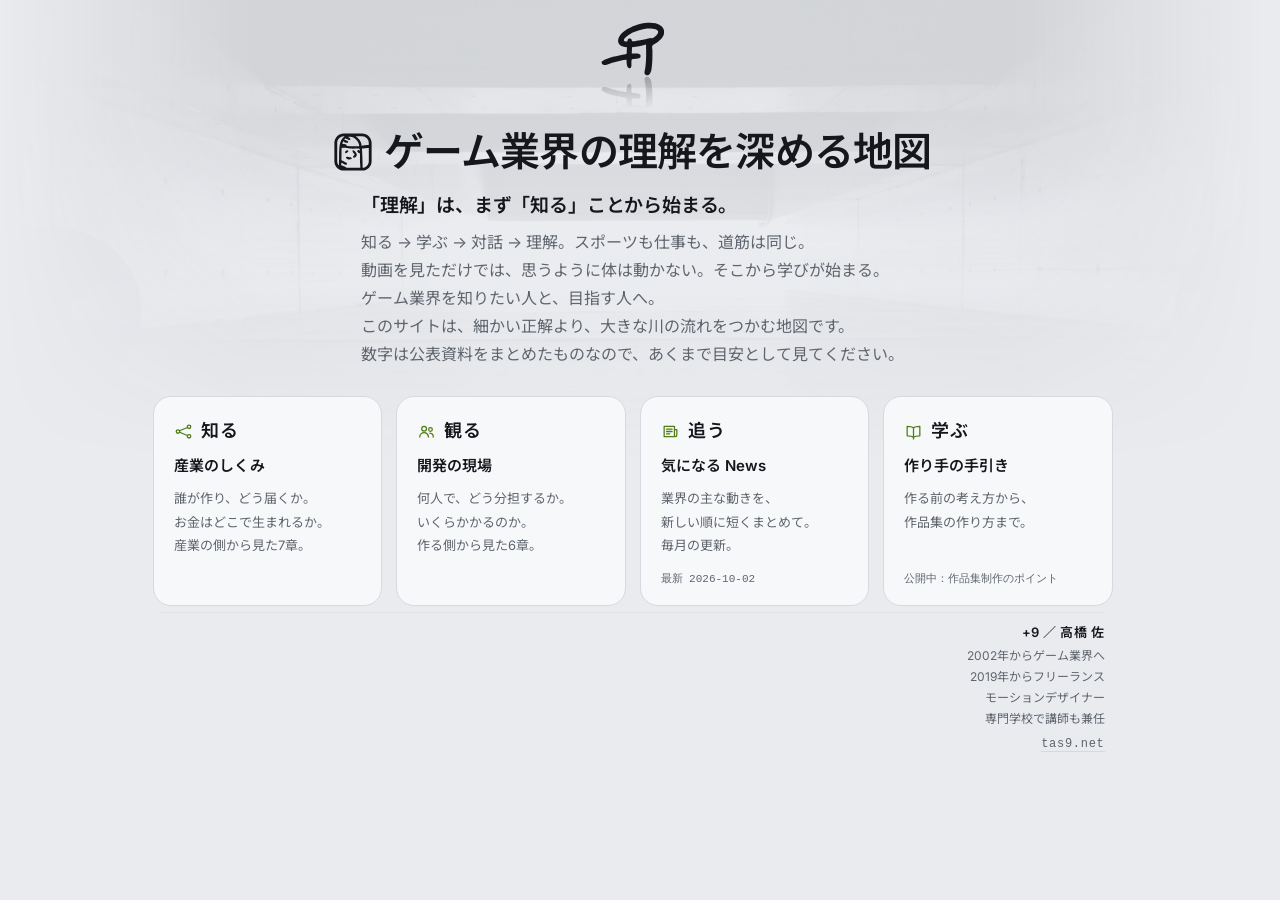
==== commit 52f50b12: "頭の写真をもう少し上へ（帯の下端をロゴの下端に合わせ、反射は明るい梁にかかってよい） Co-Authored-By: Claude Opus 5.5 <noreply@anthropic.com>" ====
--- a/index.html
+++ b/index.html
@@ -24,7 +24,7 @@
 <link rel="preconnect" href="https://fonts.googleapis.com">
 <link rel="preconnect" href="https://fonts.gstatic.com" crossorigin>
 <link rel="stylesheet" href="https://fonts.googleapis.com/css2?family=Inter:wght@400;500;600;700&family=Noto+Sans+JP:wght@400;500;600;700&display=swap">
-<link rel="stylesheet" href="style.css?v=20261006d">
+<link rel="stylesheet" href="style.css?v=20261007a">
 <script type="application/ld+json">
 {
  "@context": "https://schema.org",
@@ -104,6 +104,6 @@
 </div>
 
 <script>(function(){var e=document.getElementById("newsDate");if(!e||!window.fetch)return;fetch("news.html").then(function(r){return r.text();}).then(function(t){var m=t.match(/data-d="(\d{4}-\d{2}-\d{2})"/);if(m){e.textContent="最新 "+m[1];}}).catch(function(){});})();</script>
-<script src="common.js?v=20261006d"></script>
+<script src="common.js?v=20261007a"></script>
 </body>
 </html>
--- a/style.css
+++ b/style.css
@@ -687,7 +687,7 @@
 .hero-bg{position:absolute;top:0;left:0;right:0;height:clamp(300px,36vw,560px);overflow:hidden;pointer-events:none;z-index:0;
   -webkit-mask-image:linear-gradient(to bottom,#000 0%,#000 25%,transparent 100%),linear-gradient(to right,transparent 0%,#000 20%,#000 80%,transparent 100%);-webkit-mask-composite:source-in;
   mask-image:linear-gradient(to bottom,#000 0%,#000 25%,transparent 100%),linear-gradient(to right,transparent 0%,#000 20%,#000 80%,transparent 100%);mask-composite:intersect}
-.hero-bg img{position:absolute;left:50%;top:calc(49px - 12.25vw);display:block;width:100vw;max-width:none;height:auto;transform:translateX(-50%);opacity:.22}
+.hero-bg img{position:absolute;left:50%;top:calc(78px - 16vw);display:block;width:100vw;max-width:none;height:auto;transform:translateX(-50%);opacity:.22}
 @media (max-width:720px){.hero-bg{height:300px}.hero-bg img{width:250vw;top:calc(91px - 30.625vw)}}
 :root:not([data-theme="dark"]) .hero-bg img{opacity:.10;filter:saturate(.7)}
 @media (prefers-color-scheme: dark){:root:not([data-theme="light"]) .hero-bg img{opacity:.22;filter:none}}
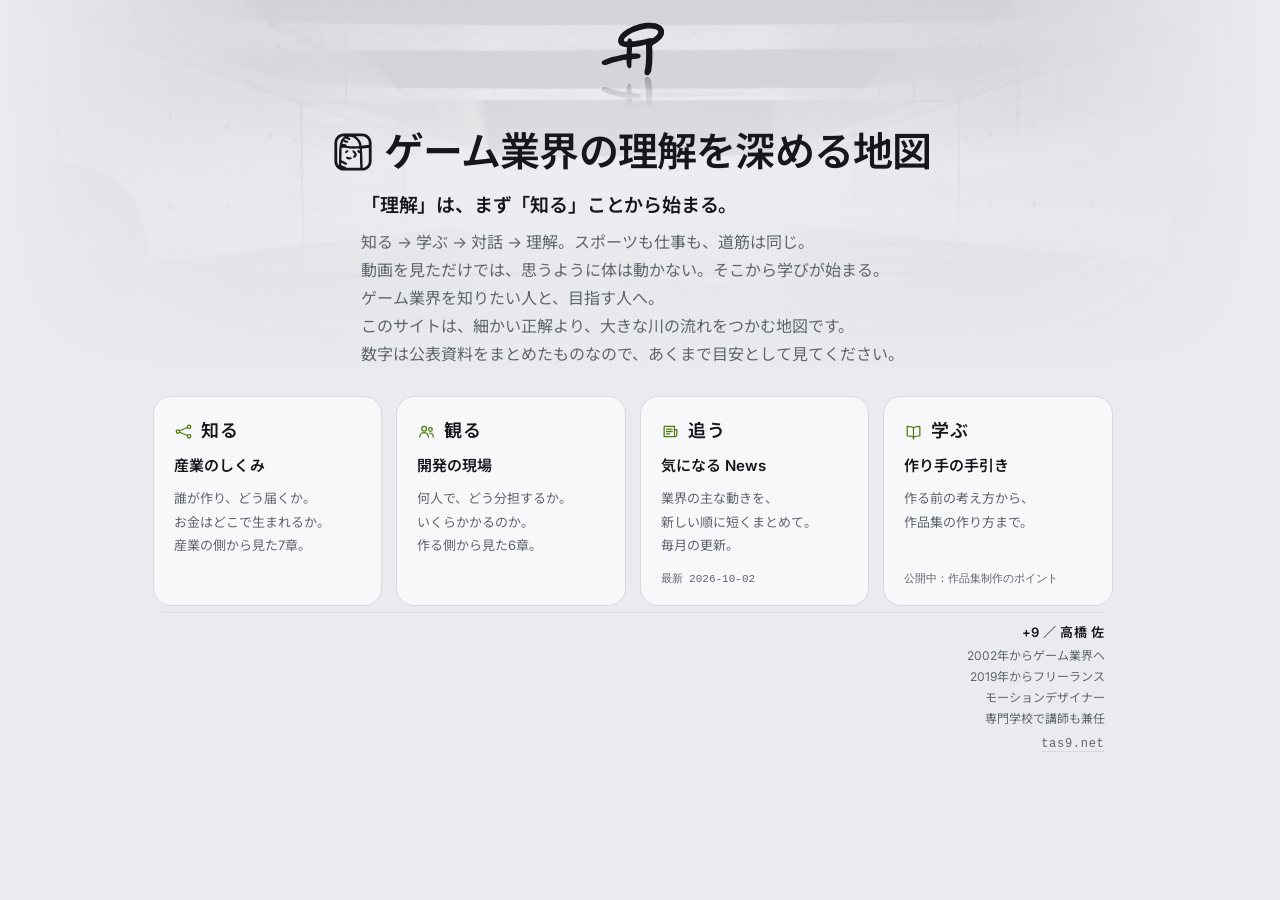
==== commit 176384e7: "頭の写真を最初の横長の帯に戻す（ロゴに暗い帯を合わせる版は本人の判断で不採用） Co-Authored-By: Claude Opus 5.5 <noreply@anthropic.com>" ====
--- a/index.html
+++ b/index.html
@@ -24,7 +24,7 @@
 <link rel="preconnect" href="https://fonts.googleapis.com">
 <link rel="preconnect" href="https://fonts.gstatic.com" crossorigin>
 <link rel="stylesheet" href="https://fonts.googleapis.com/css2?family=Inter:wght@400;500;600;700&family=Noto+Sans+JP:wght@400;500;600;700&display=swap">
-<link rel="stylesheet" href="style.css?v=20261007a">
+<link rel="stylesheet" href="style.css?v=20261007b">
 <script type="application/ld+json">
 {
  "@context": "https://schema.org",
@@ -51,7 +51,7 @@
 </head>
 <body class="hub-page">
 
-<div class="hero-bg" aria-hidden="true"><img src="hero.jpg?v=3" alt=""></div>
+<div class="hero-bg" aria-hidden="true"><img src="hero.jpg?v=4" alt=""></div>
 
 <div class="wrap">
 
@@ -104,6 +104,6 @@
 </div>
 
 <script>(function(){var e=document.getElementById("newsDate");if(!e||!window.fetch)return;fetch("news.html").then(function(r){return r.text();}).then(function(t){var m=t.match(/data-d="(\d{4}-\d{2}-\d{2})"/);if(m){e.textContent="最新 "+m[1];}}).catch(function(){});})();</script>
-<script src="common.js?v=20261007a"></script>
+<script src="common.js?v=20261007b"></script>
 </body>
 </html>
--- a/style.css
+++ b/style.css
@@ -680,15 +680,12 @@
 /* 出典の一覧：ページには番号を出さないので1列（2026-09-22） */
 .srcs li{grid-template-columns:1fr}.srcs .d{grid-column:1}
 /* 入口の頭に敷く写真（飾り）。下へ向かって地色に溶かす。文字は前面 */
-/* 頭に薄く敷く写真（2026-10-06〜：コンクリートの通路。元写真 2000×1500 の y=140〜1060 を 1600×736 に切り出し。前の古地図は hero-map.jpg）。
-   暗い帯（元写真の y≒310〜460＝切り出し後の 170〜320・中心 245）を +9 ロゴの真後ろに置く。画像は幅に比例して拡大縮小するので、
-   top を幅から逆算する：top＝ロゴの中心 −（画像の幅×245/2000）。PC はロゴの中心 49px・画像の幅＝100vw（→12.25vw）。
-   スマホはロゴの中心 91px・画像を 2.5 倍（250vw）にして帯の高さをロゴ（70px）に合わせる（→30.625vw）。ふわっと消すマスクは枠（.hero-bg）にかける */
-.hero-bg{position:absolute;top:0;left:0;right:0;height:clamp(300px,36vw,560px);overflow:hidden;pointer-events:none;z-index:0;
+/* 頭に薄く敷く写真（2026-10-06〜：コンクリートの通路の写真を横長に切り出したもの。前の古地図は hero-map.jpg に残してある）。
+   どの幅でも横長の帯のまま（高さ＝幅の30%・220〜440px）。下と左右をマスクでふわっと消す */
+.hero-bg{position:absolute;top:0;left:0;right:0;height:clamp(220px,30vw,440px);overflow:hidden;pointer-events:none;z-index:0}
+.hero-bg img{display:block;width:100%;height:100%;object-fit:cover;object-position:center 50%;opacity:.22;
   -webkit-mask-image:linear-gradient(to bottom,#000 0%,#000 25%,transparent 100%),linear-gradient(to right,transparent 0%,#000 20%,#000 80%,transparent 100%);-webkit-mask-composite:source-in;
   mask-image:linear-gradient(to bottom,#000 0%,#000 25%,transparent 100%),linear-gradient(to right,transparent 0%,#000 20%,#000 80%,transparent 100%);mask-composite:intersect}
-.hero-bg img{position:absolute;left:50%;top:calc(78px - 16vw);display:block;width:100vw;max-width:none;height:auto;transform:translateX(-50%);opacity:.22}
-@media (max-width:720px){.hero-bg{height:300px}.hero-bg img{width:250vw;top:calc(91px - 30.625vw)}}
 :root:not([data-theme="dark"]) .hero-bg img{opacity:.10;filter:saturate(.7)}
 @media (prefers-color-scheme: dark){:root:not([data-theme="light"]) .hero-bg img{opacity:.22;filter:none}}
 :root[data-theme="dark"] .hero-bg img{opacity:.22;filter:none}
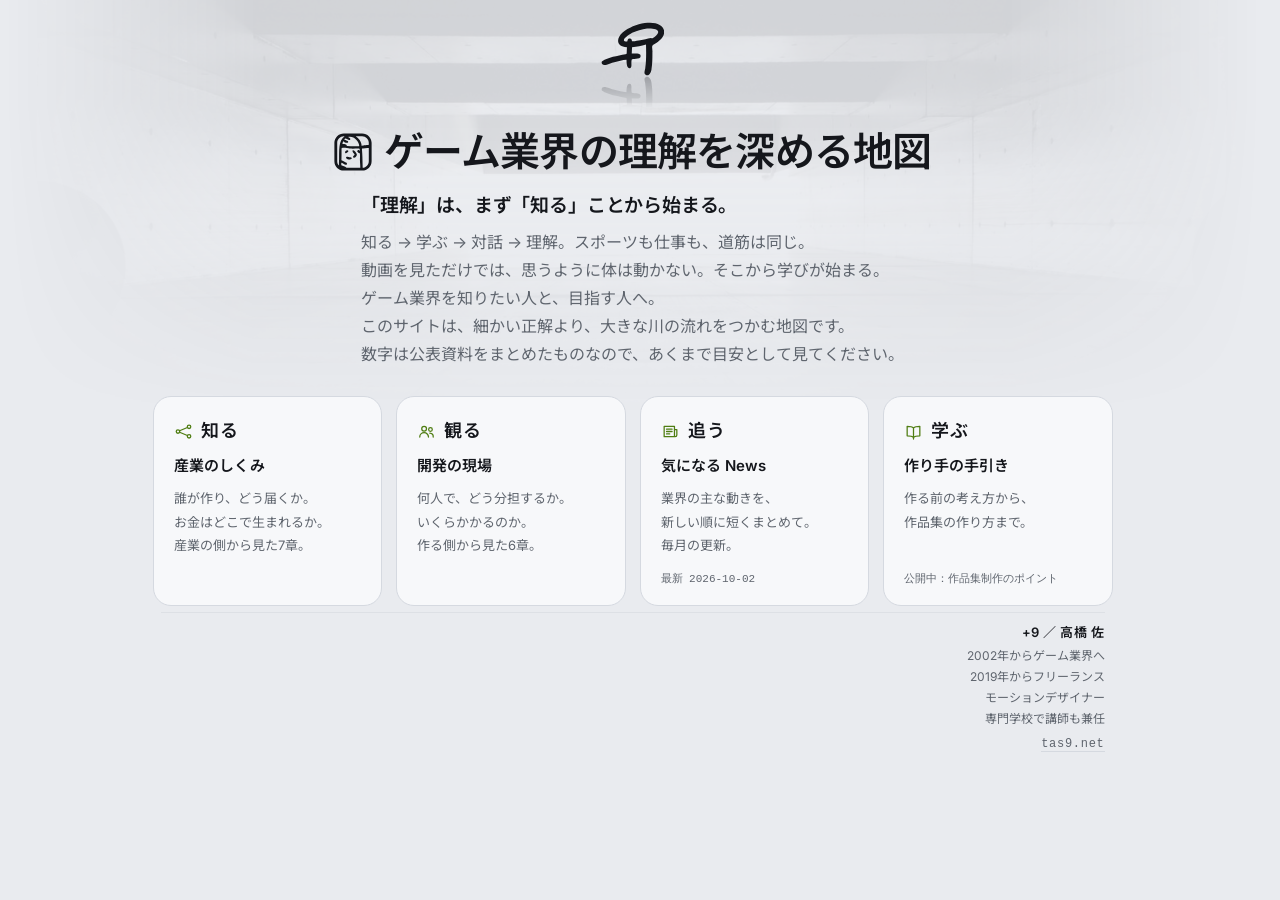
==== commit 2d40a7cd: "頭の写真の帯を少しだけ高く（33vw・最大480px）＝明るい開口部が題名のすぐ下から始まる Co-Authored-By: Claude Opus 5.5 <noreply@anthropic.co" ====
--- a/index.html
+++ b/index.html
@@ -24,7 +24,7 @@
 <link rel="preconnect" href="https://fonts.googleapis.com">
 <link rel="preconnect" href="https://fonts.gstatic.com" crossorigin>
 <link rel="stylesheet" href="https://fonts.googleapis.com/css2?family=Inter:wght@400;500;600;700&family=Noto+Sans+JP:wght@400;500;600;700&display=swap">
-<link rel="stylesheet" href="style.css?v=20261007b">
+<link rel="stylesheet" href="style.css?v=20261007c">
 <script type="application/ld+json">
 {
  "@context": "https://schema.org",
@@ -104,6 +104,6 @@
 </div>
 
 <script>(function(){var e=document.getElementById("newsDate");if(!e||!window.fetch)return;fetch("news.html").then(function(r){return r.text();}).then(function(t){var m=t.match(/data-d="(\d{4}-\d{2}-\d{2})"/);if(m){e.textContent="最新 "+m[1];}}).catch(function(){});})();</script>
-<script src="common.js?v=20261007b"></script>
+<script src="common.js?v=20261007c"></script>
 </body>
 </html>
--- a/style.css
+++ b/style.css
@@ -681,8 +681,8 @@
 .srcs li{grid-template-columns:1fr}.srcs .d{grid-column:1}
 /* 入口の頭に敷く写真（飾り）。下へ向かって地色に溶かす。文字は前面 */
 /* 頭に薄く敷く写真（2026-10-06〜：コンクリートの通路の写真を横長に切り出したもの。前の古地図は hero-map.jpg に残してある）。
-   どの幅でも横長の帯のまま（高さ＝幅の30%・220〜440px）。下と左右をマスクでふわっと消す */
-.hero-bg{position:absolute;top:0;left:0;right:0;height:clamp(220px,30vw,440px);overflow:hidden;pointer-events:none;z-index:0}
+   どの幅でも横長の帯のまま（高さ＝幅の33%・220〜480px）。下と左右をマスクでふわっと消す */
+.hero-bg{position:absolute;top:0;left:0;right:0;height:clamp(220px,33vw,480px);overflow:hidden;pointer-events:none;z-index:0}
 .hero-bg img{display:block;width:100%;height:100%;object-fit:cover;object-position:center 50%;opacity:.22;
   -webkit-mask-image:linear-gradient(to bottom,#000 0%,#000 25%,transparent 100%),linear-gradient(to right,transparent 0%,#000 20%,#000 80%,transparent 100%);-webkit-mask-composite:source-in;
   mask-image:linear-gradient(to bottom,#000 0%,#000 25%,transparent 100%),linear-gradient(to right,transparent 0%,#000 20%,#000 80%,transparent 100%);mask-composite:intersect}
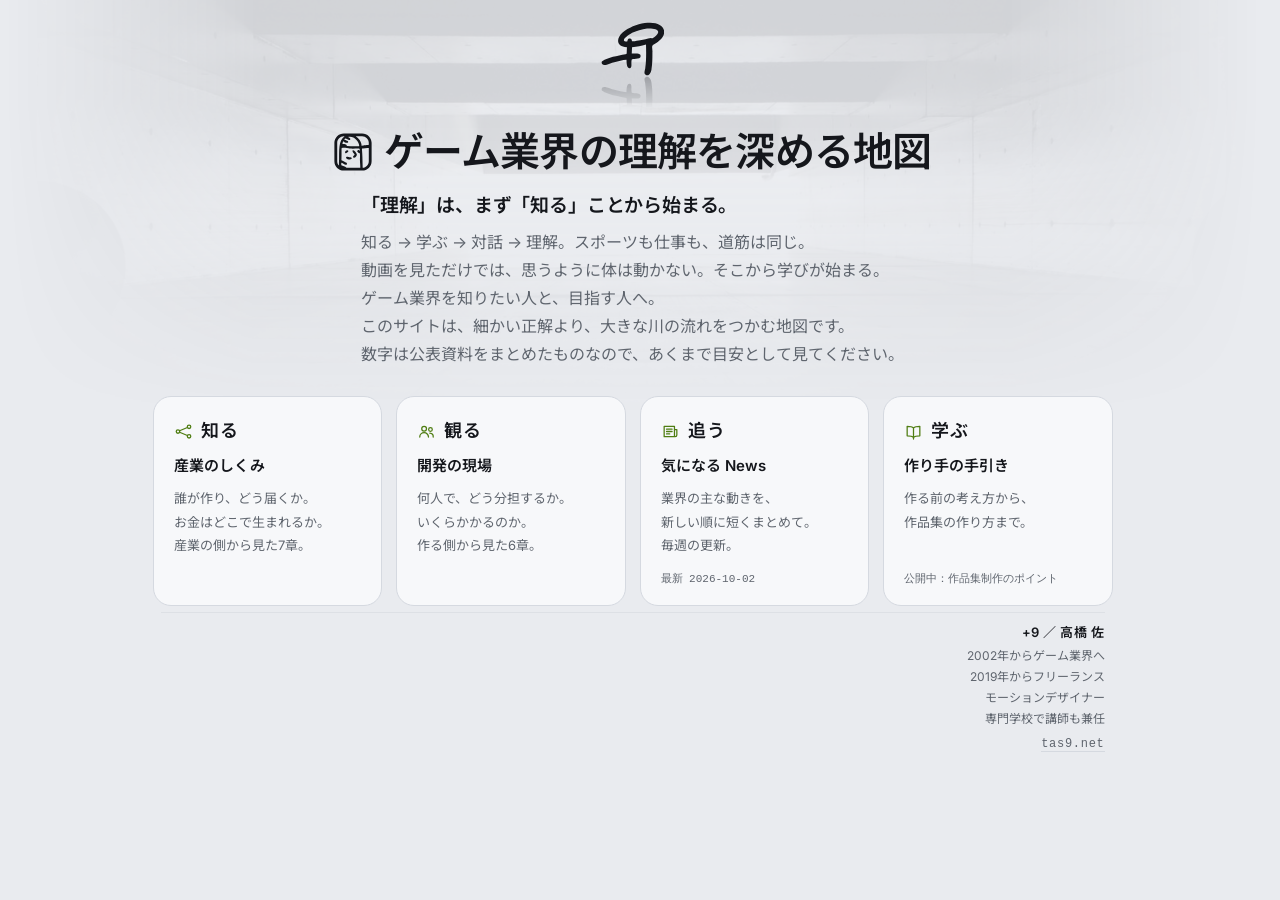
==== commit 3555cc40: "feat(notes): ニュースの自動更新を毎週月曜に（台帳と棚卸しは毎月5日のまま） ニュースだけを新しいルーティン notes-news（毎週月曜10時）に分けた（2026-10-20 本人）。" ====
--- a/index.html
+++ b/index.html
@@ -4,7 +4,7 @@
 <meta charset="utf-8">
 <!-- 運用ルールと宿題は CLAUDE.md。事実の原本は「出典」のリンク先（数字を直す時は原典を開いて確かめる） -->
 <meta name="viewport" content="width=device-width,initial-scale=1">
-<title>ゲーム業界の理解を深める地図</title>
+<title>ゲーム業界の理解を深める地図 ｜ 市場規模・開発費・仕事を公表資料の数字で</title>
 <meta name="description" content="ゲーム業界を、産業と現場の両側から見るための地図。数字は公表資料で確かめ、出典を残しています。">
 <meta property="og:type" content="website">
 <meta property="og:title" content="ゲーム業界の理解を深める地図">
@@ -37,12 +37,12 @@
  "author": {
   "@type": "Person",
   "name": "+9",
-  "url": "https://www.tas9.net/"
+  "url": "https://takahashi.tas9.net/"
  },
  "publisher": {
   "@type": "Person",
   "name": "+9",
-  "url": "https://www.tas9.net/"
+  "url": "https://takahashi.tas9.net/"
  },
  "datePublished": "2026-09-21",
  "dateModified": "2026-09-23"
@@ -81,7 +81,7 @@
   <a href="news.html">
     <span class="k"><svg class="ic" viewBox="0 0 24 24" aria-hidden="true"><path d="M4 5.5h13v13H4zM17 9.5h3v7a2 2 0 01-2 2M7 9h7M7 12h7M7 15h4"/></svg>追う</span>
     <b>気になる News</b>
-    <span class="d">業界の主な動きを、<br>新しい順に短くまとめて。<br>毎月の更新。</span>
+    <span class="d">業界の主な動きを、<br>新しい順に短くまとめて。<br>毎週の更新。</span>
     <em id="newsDate"></em>
   </a>
   <a href="learn/portfolio.html">
@@ -98,7 +98,7 @@
   <p class="bio">2019年からフリーランス</p>
   <p class="bio">モーションデザイナー</p>
   <p class="bio">専門学校で講師も兼任</p>
-  <p class="site"><a href="https://www.tas9.net/" target="_blank" rel="noopener">tas9.net</a></p>
+  <p class="site"><a href="https://takahashi.tas9.net/" target="_blank" rel="noopener">tas9.net</a></p>
 </footer>
 
 </div>
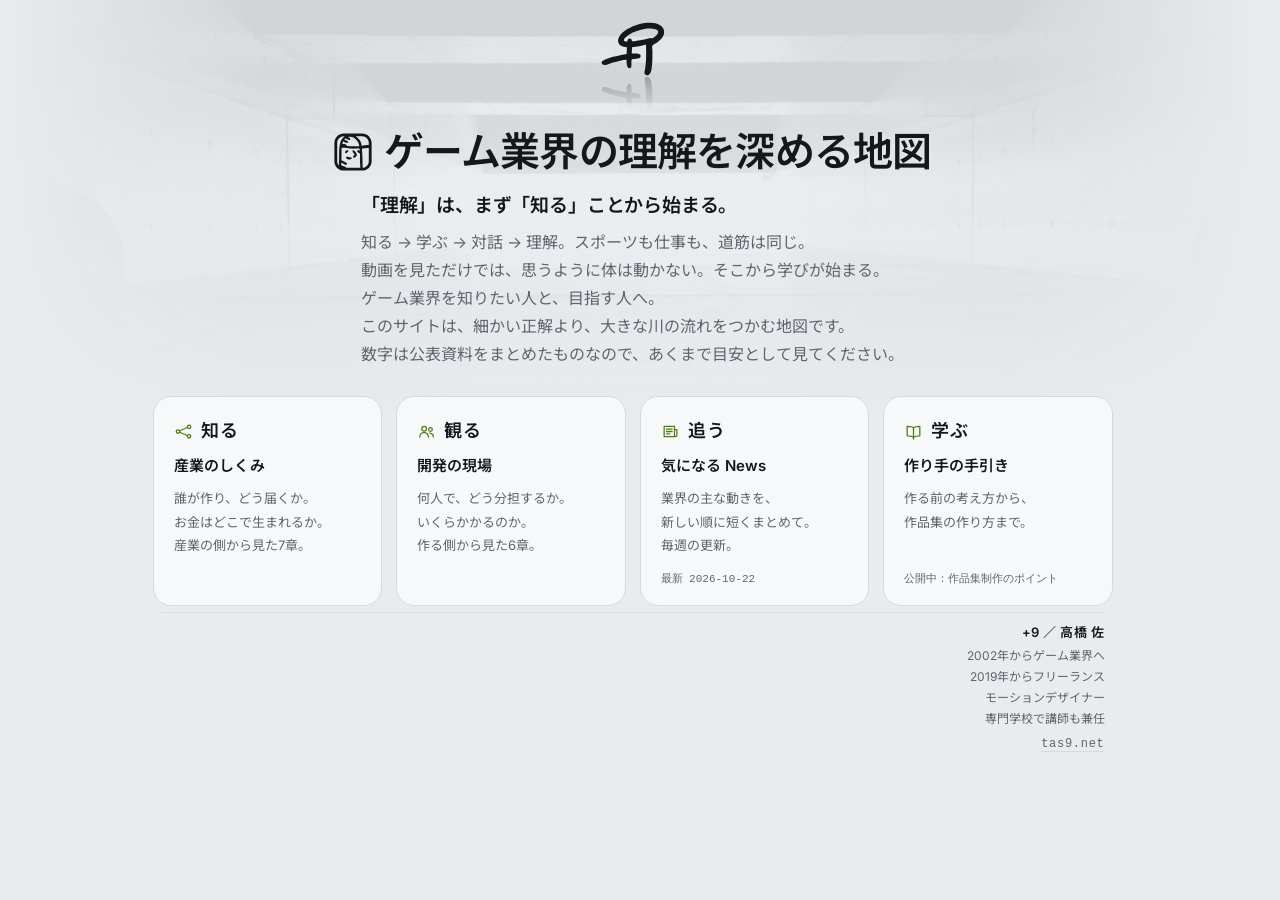
==== commit faec2bb0: "fix(notes): 入口の「最新の日付」を読む行を、Google が住所と読み違えない書き方に Search Console が `/);if(m){e.textContent=` を住所と誤読し" ====
--- a/index.html
+++ b/index.html
@@ -103,7 +103,7 @@
 
 </div>
 
-<script>(function(){var e=document.getElementById("newsDate");if(!e||!window.fetch)return;fetch("news.html").then(function(r){return r.text();}).then(function(t){var m=t.match(/data-d="(\d{4}-\d{2}-\d{2})"/);if(m){e.textContent="最新 "+m[1];}}).catch(function(){});})();</script>
+<script>(function(){var e=document.getElementById("newsDate");if(!e||!window.fetch)return;fetch("news.html").then(function(r){return r.text();}).then(function(t){var i=t.indexOf('data-d="');if(i<0)return;var d=t.substr(i+8,10);if(isNaN(Date.parse(d)))return;e.textContent="最新 "+d;}).catch(function(){});})();</script>
 <script src="common.js?v=20261007c"></script>
 </body>
 </html>
